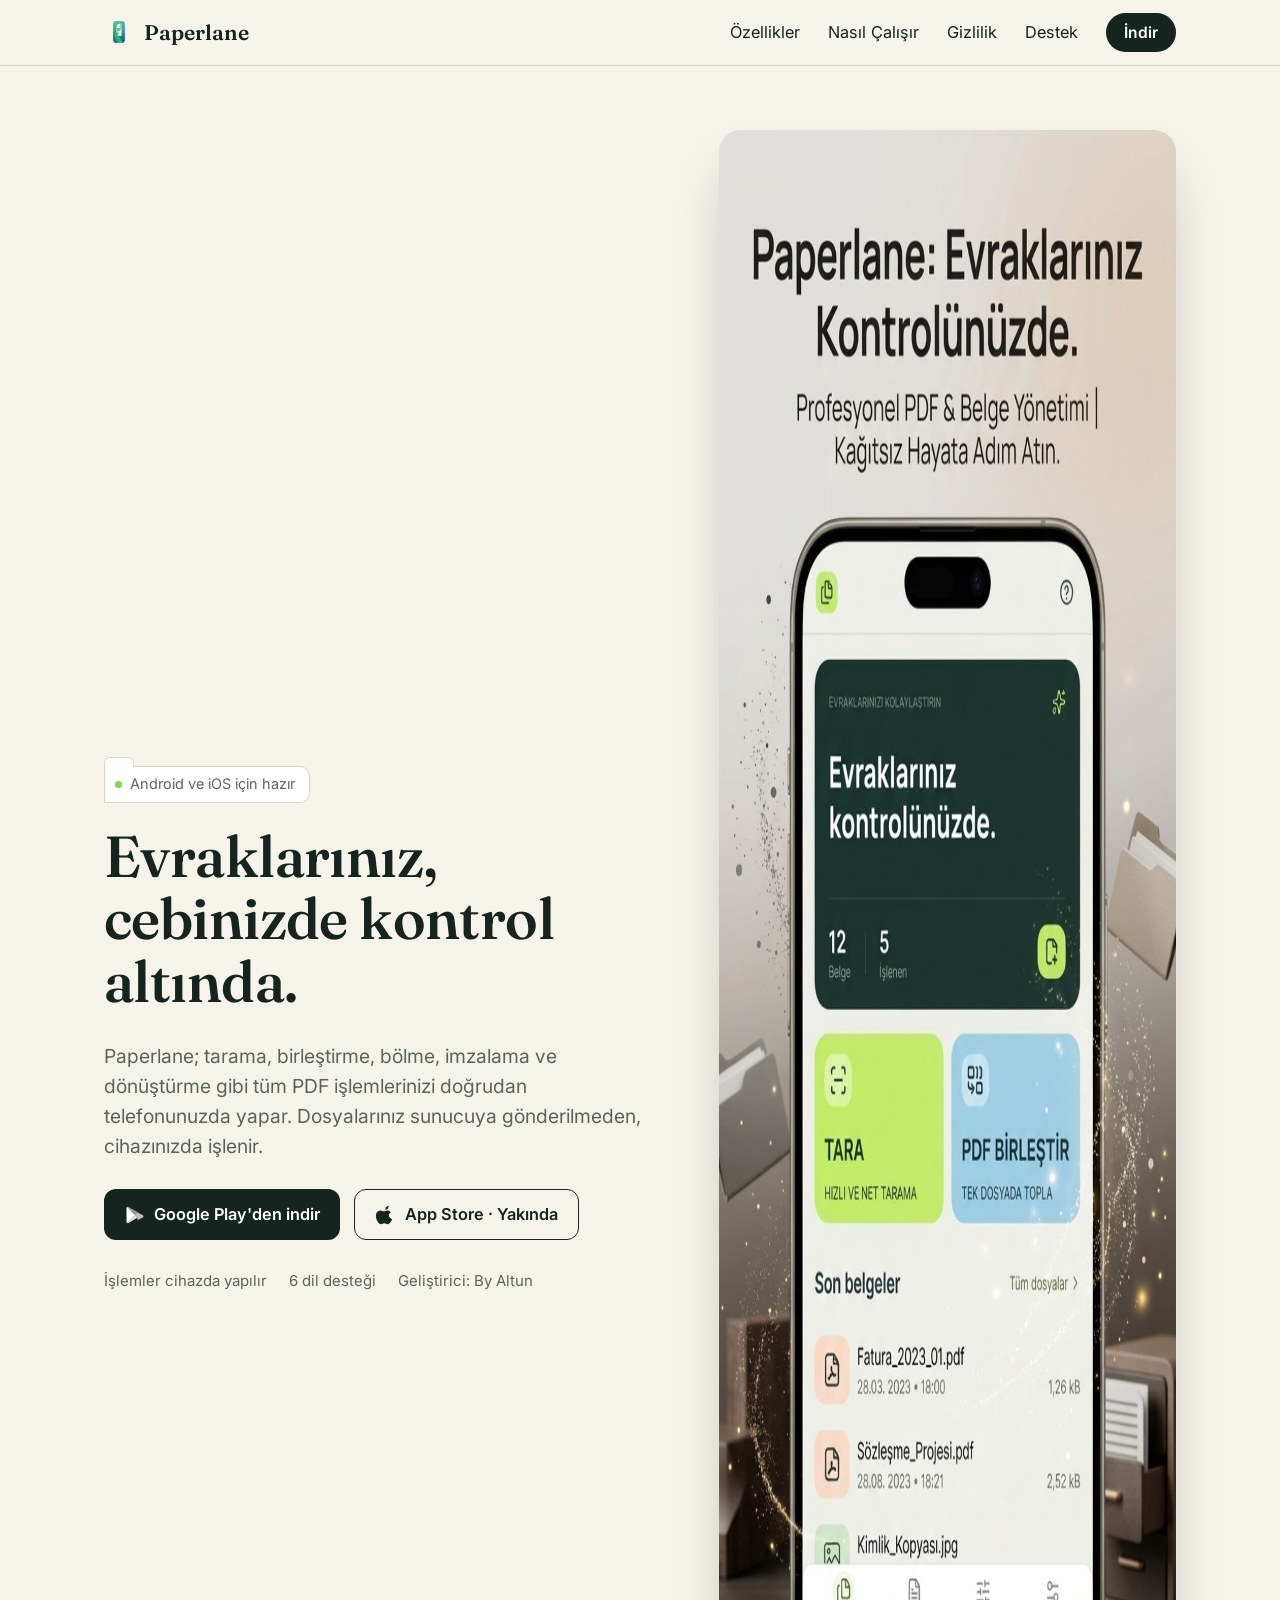
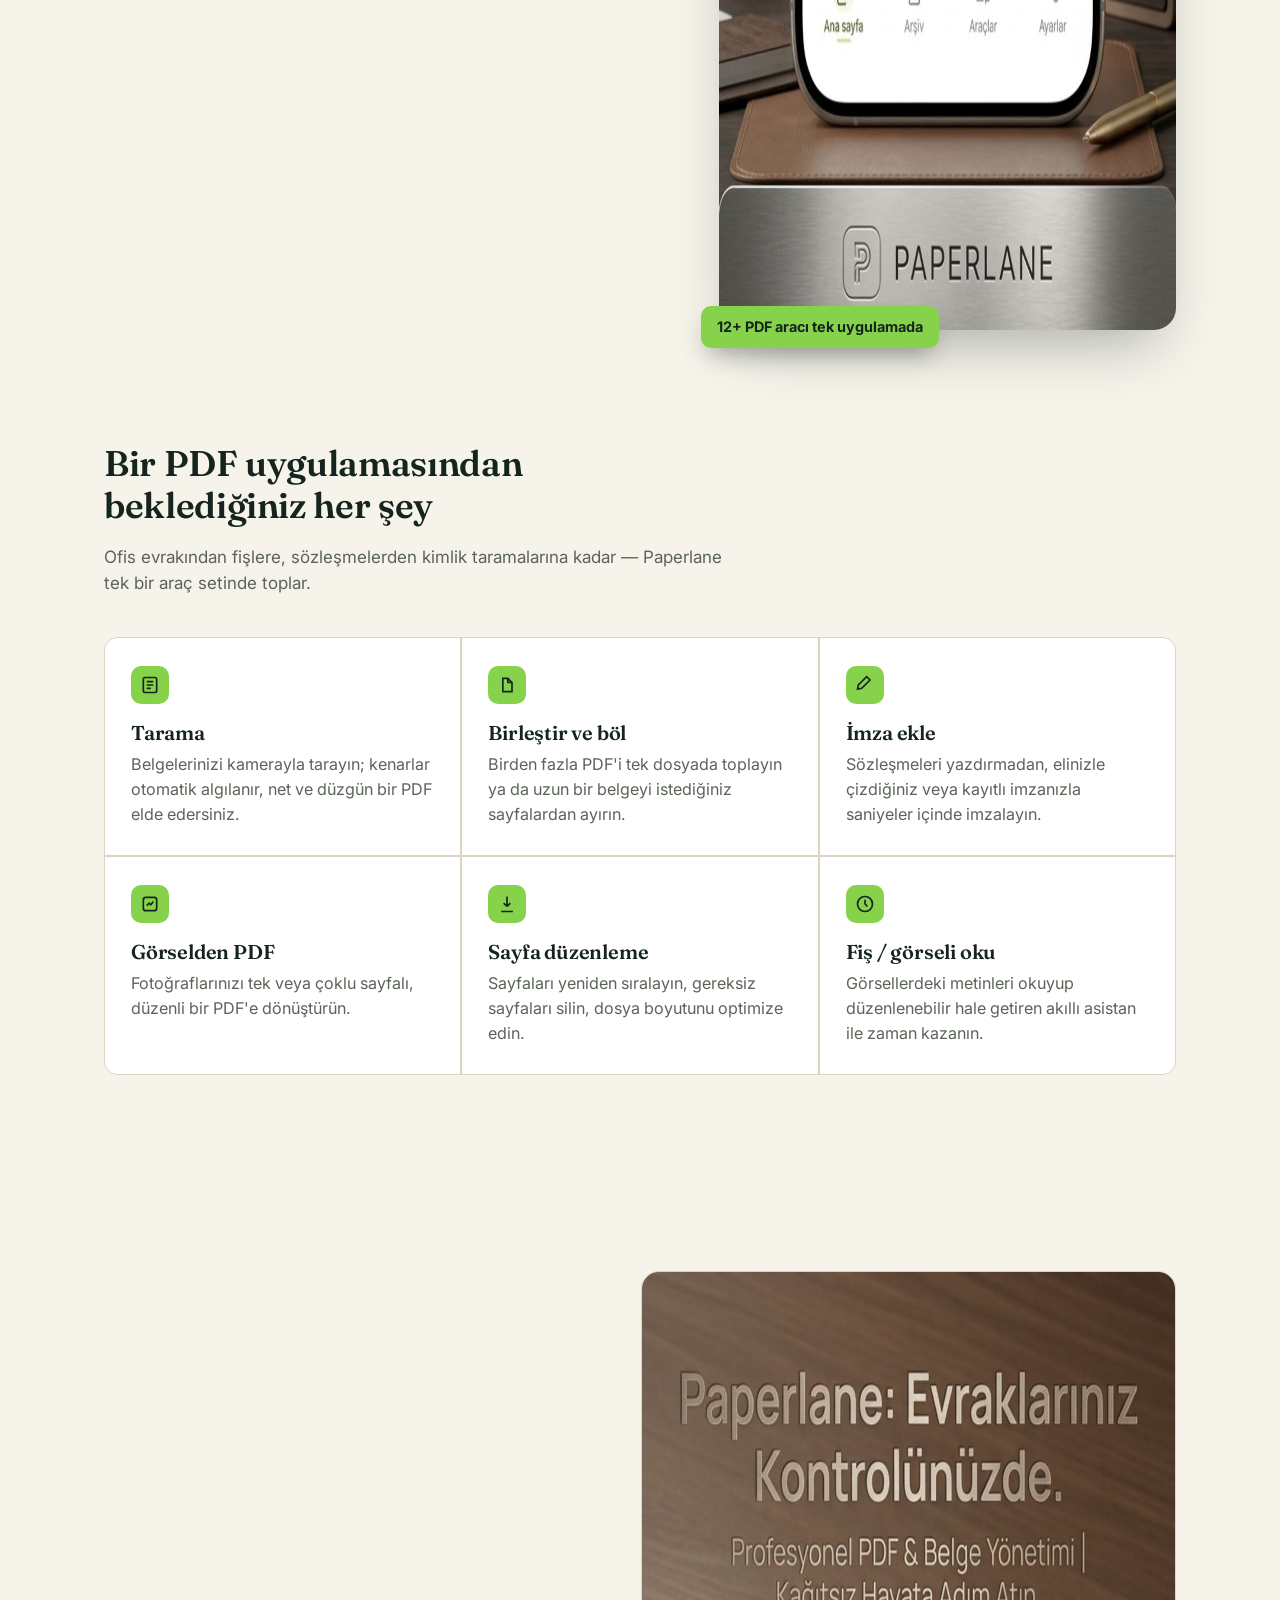
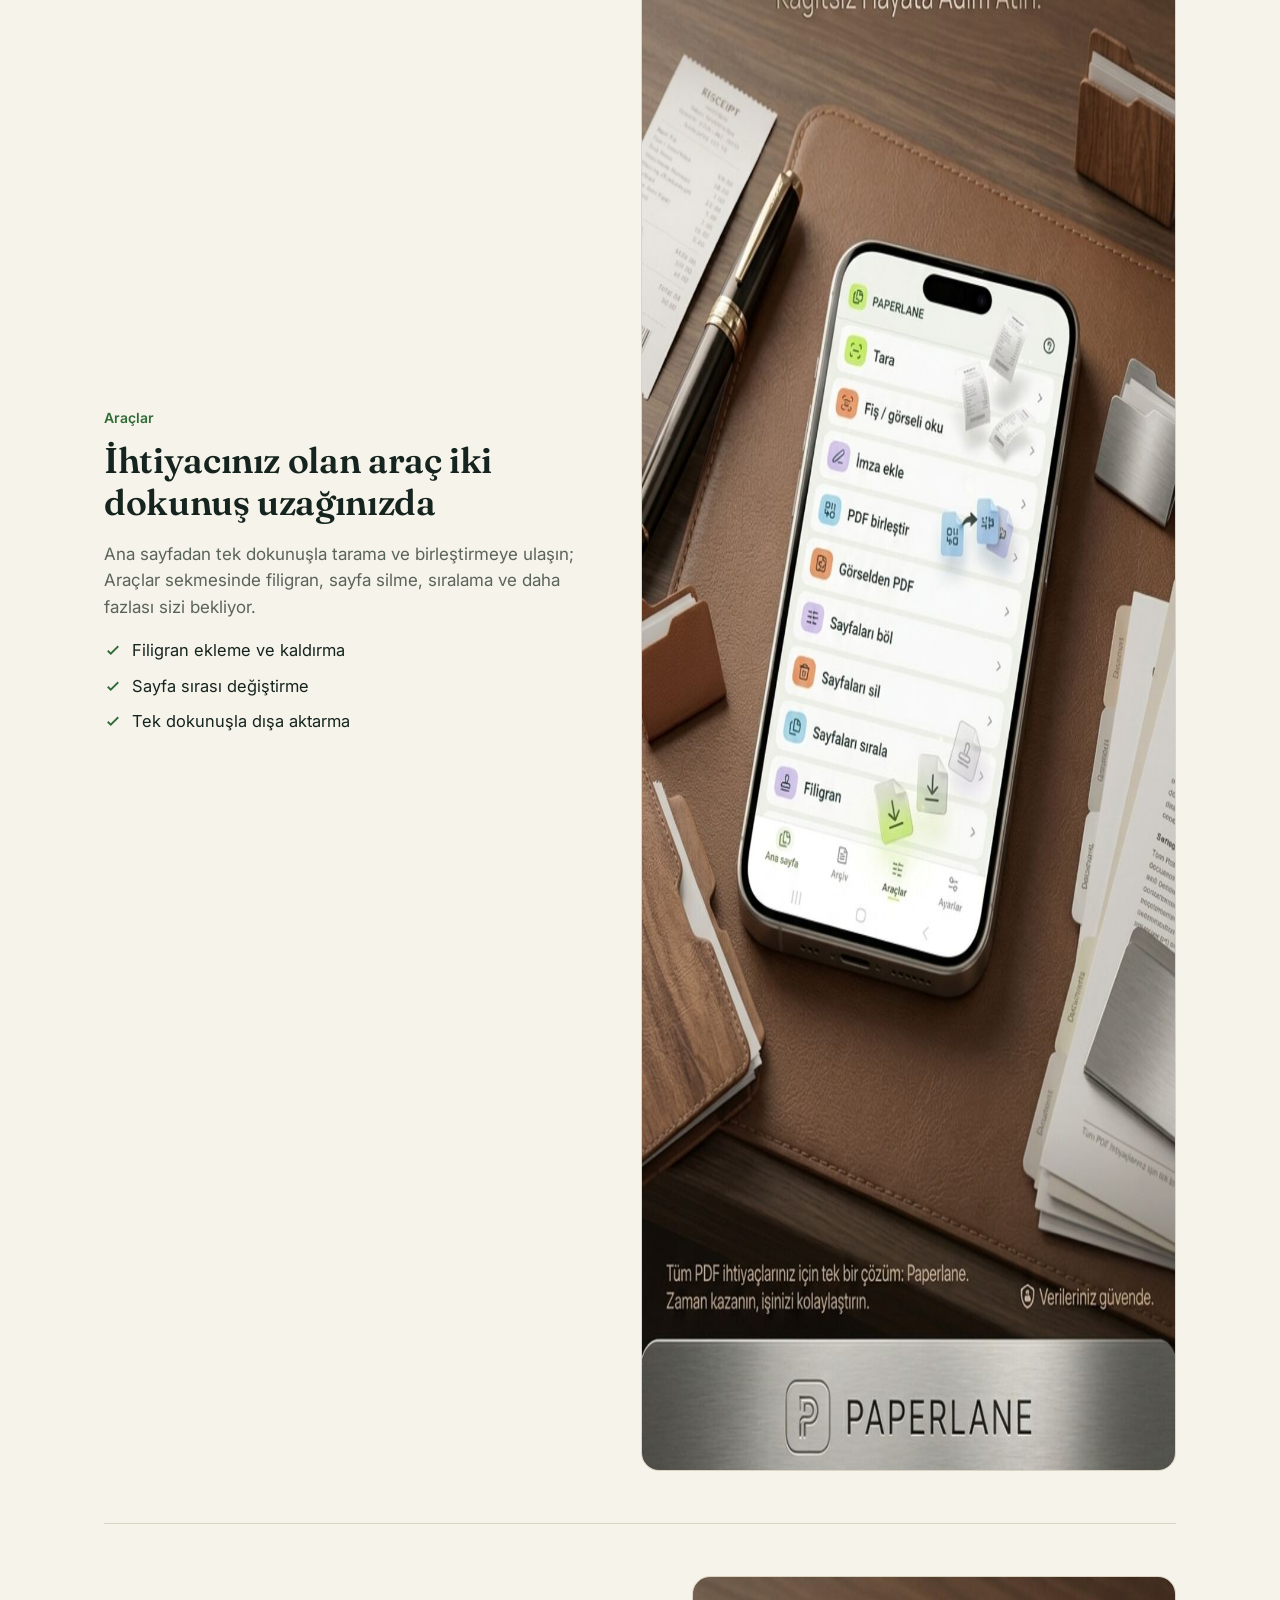
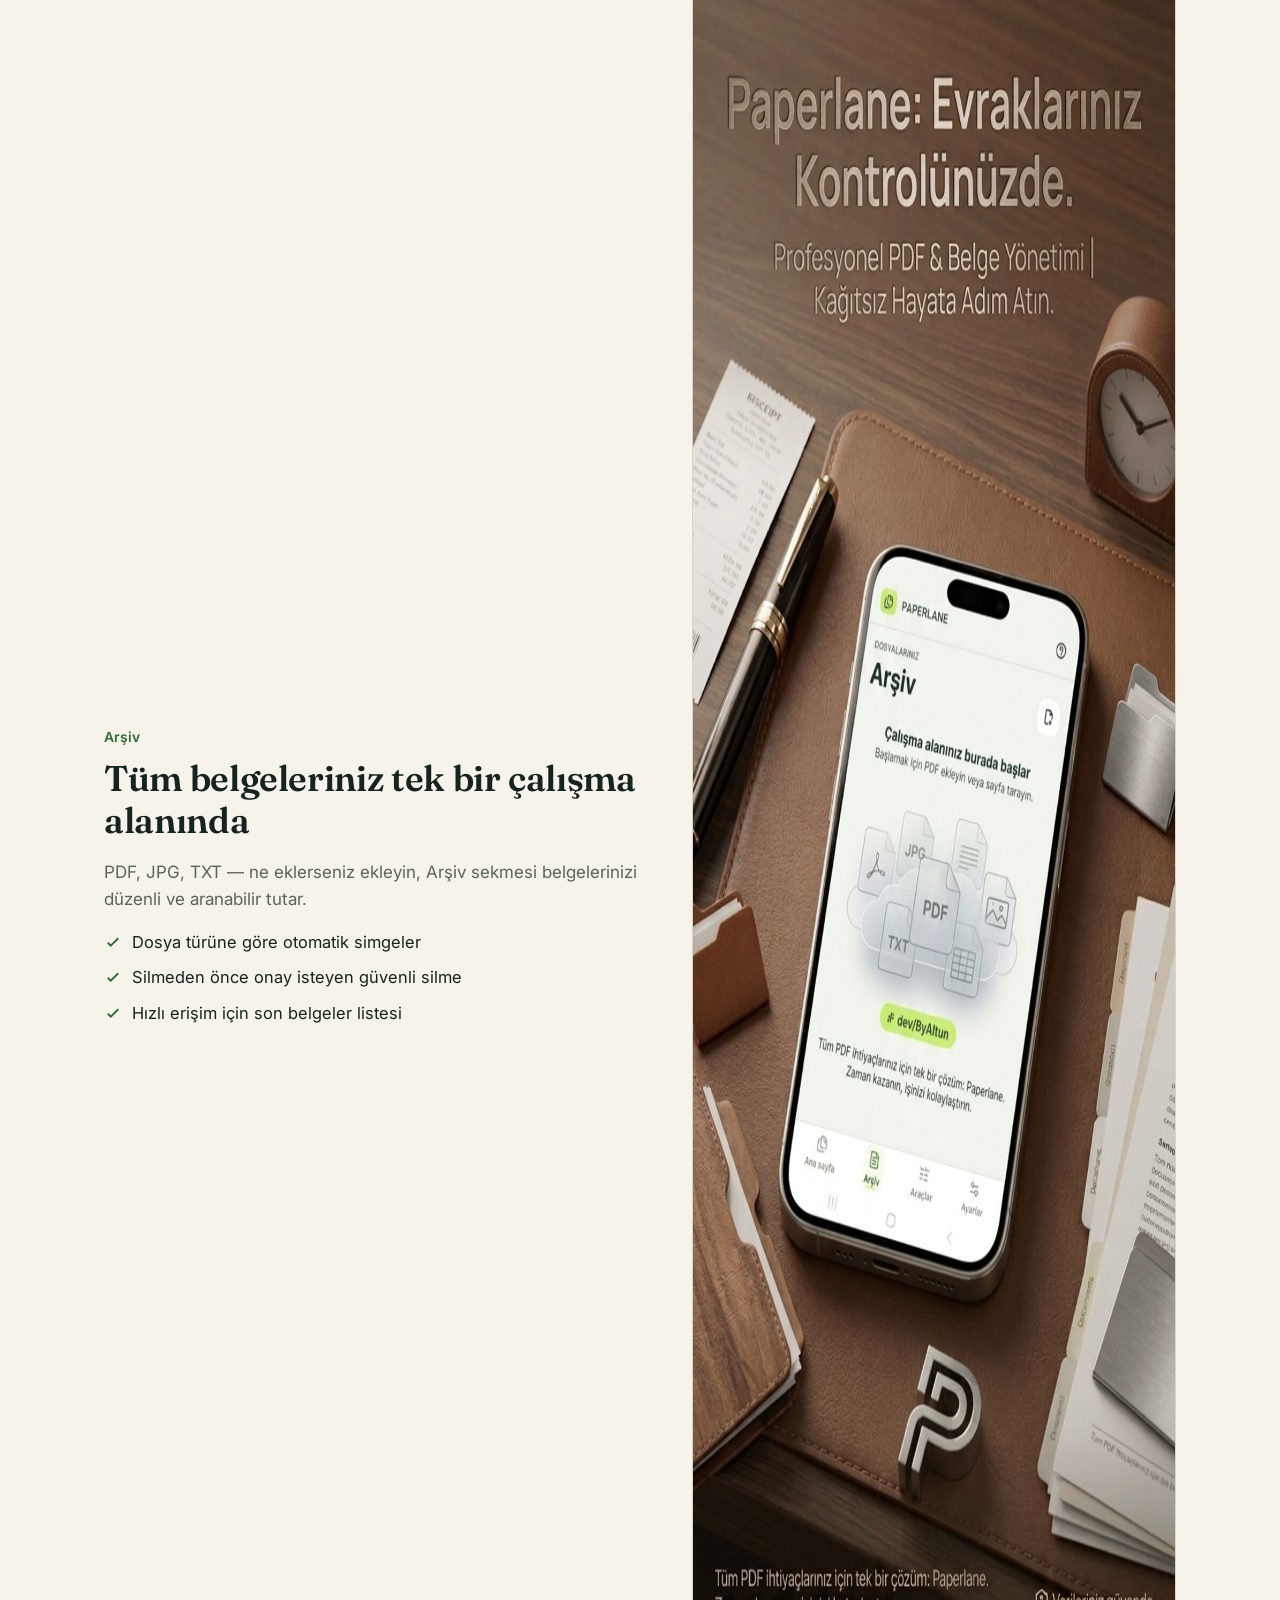
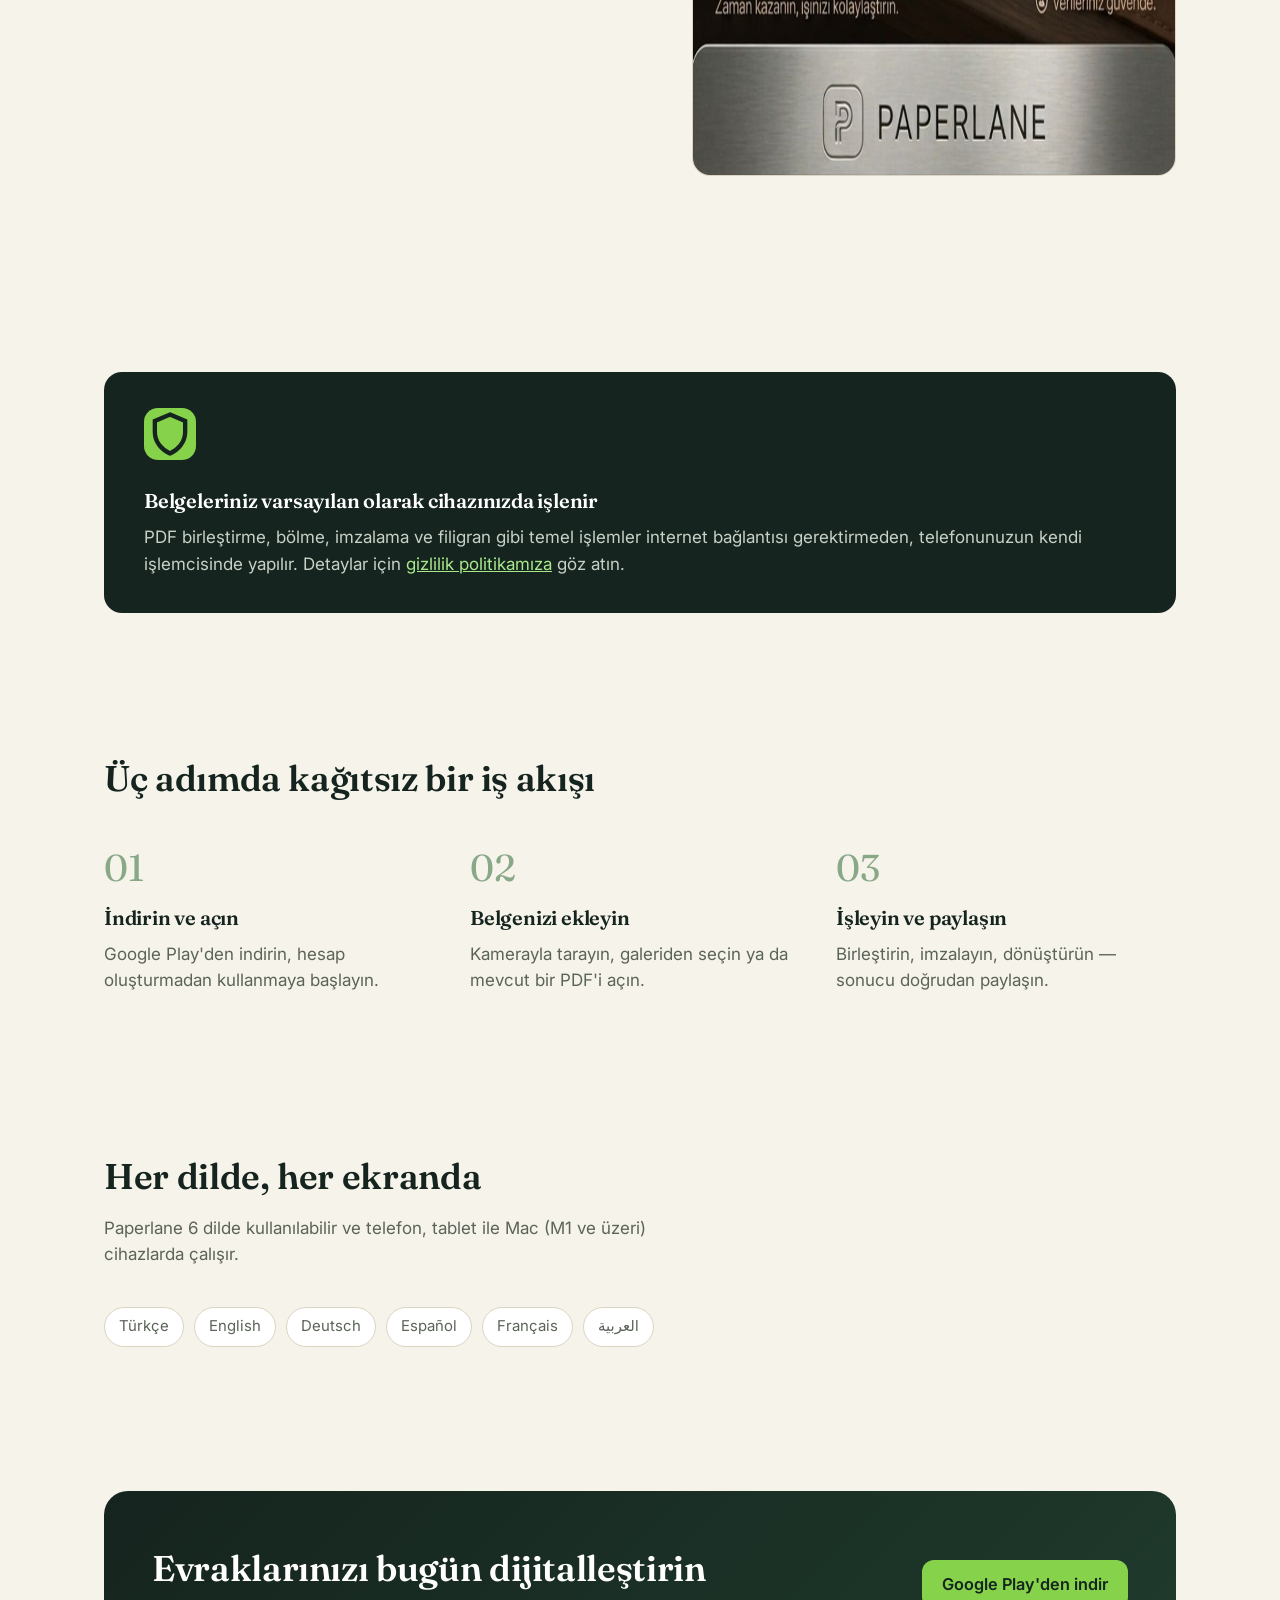
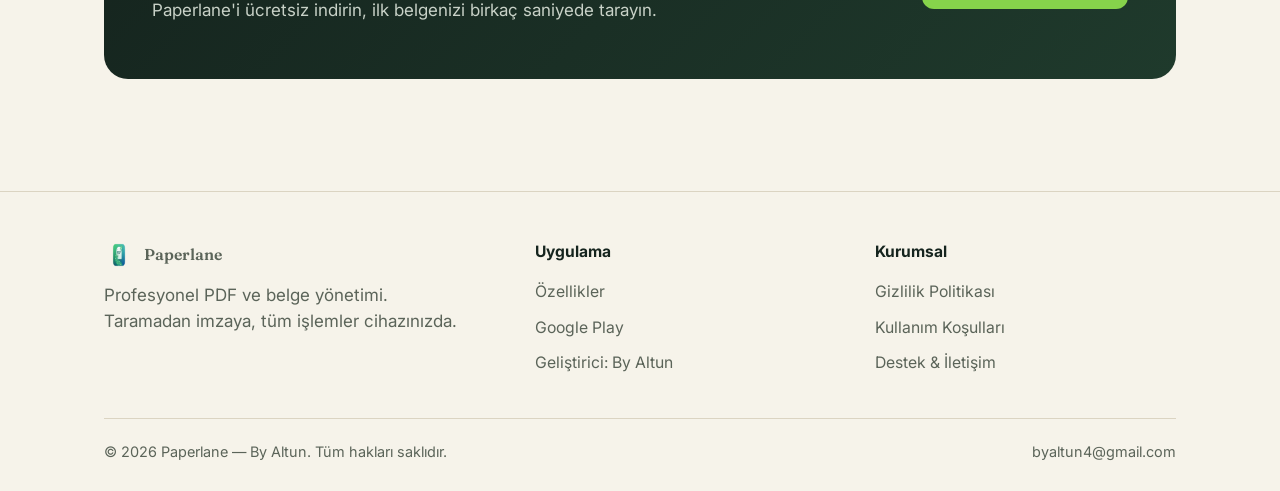
==== index.html @ a19a8f22 "Add files via upload" ====
<!doctype html>
<html lang="tr">
<head>
<meta charset="utf-8">
<meta name="viewport" content="width=device-width, initial-scale=1">
<title>Paperlane — Profesyonel PDF Uygulaması | Tara, Birleştir, İmzala, Dönüştür</title>
<meta name="description" content="Paperlane, PDF dosyalarınızı tarama, birleştirme, bölme, imzalama ve dönüştürme işlemlerini cihazınızda, internete göndermeden yapan profesyonel PDF uygulamasıdır. Android ve iOS için ücretsiz indirin.">
<link rel="canonical" href="https://www.paperlaneapp.com/">
<meta name="robots" content="index, follow">
<meta name="theme-color" content="#15241E">

<link rel="icon" href="assets/img/favicon-32.png" sizes="32x32">
<link rel="apple-touch-icon" href="assets/img/apple-touch-icon.png">
<link rel="manifest" href="site.webmanifest">

<meta property="og:type" content="website">
<meta property="og:site_name" content="Paperlane">
<meta property="og:title" content="Paperlane — Profesyonel PDF Uygulaması">
<meta property="og:description" content="Tara, birleştir, böl, imzala, filigranla ve dönüştür — tüm PDF işlemleriniz cihazınızda, gizlilik odaklı.">
<meta property="og:url" content="https://www.paperlaneapp.com/">
<meta property="og:image" content="https://www.paperlaneapp.com/assets/img/banner.jpg">
<meta property="og:locale" content="tr_TR">
<meta name="twitter:card" content="summary_large_image">
<meta name="twitter:title" content="Paperlane — Profesyonel PDF Uygulaması">
<meta name="twitter:description" content="Tara, birleştir, böl, imzala, filigranla ve dönüştür — tüm PDF işlemleriniz cihazınızda.">
<meta name="twitter:image" content="https://www.paperlaneapp.com/assets/img/banner.jpg">

<link rel="preconnect" href="https://fonts.googleapis.com">
<link rel="preconnect" href="https://fonts.gstatic.com" crossorigin>
<link href="https://fonts.googleapis.com/css2?family=Fraunces:wght@500;600;700&family=Inter:wght@400;500;600;700&display=swap" rel="stylesheet">
<link rel="stylesheet" href="assets/style.css">

<script type="application/ld+json">
{
  "@context": "https://schema.org",
  "@type": "MobileApplication",
  "name": "Paperlane",
  "applicationCategory": "Productivity",
  "operatingSystem": "Android, iOS",
  "url": "https://www.paperlaneapp.com/",
  "image": "https://www.paperlaneapp.com/assets/img/banner.jpg",
  "description": "Paperlane; PDF tarama, birleştirme, bölme, filigran, imza ve görselden PDF dönüştürme işlemlerini cihaz üzerinde yapan profesyonel bir PDF ve belge yönetimi uygulamasıdır.",
  "offers": { "@type": "Offer", "price": "0", "priceCurrency": "USD" },
  "downloadUrl": "https://play.google.com/store/apps/details?id=com.altun.paperlane",
  "author": { "@type": "Organization", "name": "By Altun" }
}
</script>
</head>
<body>
<a class="skip-link" href="#main">İçeriğe geç</a>

<header class="site">
  <nav class="nav" aria-label="Ana menü">
    <a class="brand" href="index.html">
      <img src="assets/img/icon-192.png" alt="" width="30" height="30">
      Paperlane
    </a>
    <button class="nav-toggle" aria-label="Menüyü aç" aria-expanded="false">
      <span></span><span></span><span></span>
    </button>
    <ul class="nav-links">
      <li><a href="#ozellikler">Özellikler</a></li>
      <li><a href="#nasil-calisir">Nasıl Çalışır</a></li>
      <li><a href="#gizlilik">Gizlilik</a></li>
      <li><a href="support.html">Destek</a></li>
      <li><a class="nav-cta" href="https://play.google.com/store/apps/details?id=com.altun.paperlane">İndir</a></li>
    </ul>
  </nav>
</header>

<main id="main">
  <section class="hero">
    <div class="wrap hero-grid">
      <div>
        <span class="eyebrow-tab"><span class="dot"></span>Android ve iOS için hazır</span>
        <h1>Evraklarınız, cebinizde kontrol altında.</h1>
        <p class="lead">Paperlane; tarama, birleştirme, bölme, imzalama ve dönüştürme gibi tüm PDF işlemlerinizi doğrudan telefonunuzda yapar. Dosyalarınız sunucuya gönderilmeden, cihazınızda işlenir.</p>
        <div class="btn-row">
          <a class="store-btn" href="https://play.google.com/store/apps/details?id=com.altun.paperlane" aria-label="Google Play'den indirin">
            <svg viewBox="0 0 24 24" fill="currentColor"><path d="M3.6 2.4c-.4.4-.6.9-.6 1.5v16.2c0 .6.2 1.1.6 1.5l.1.1L13 12.3v-.3L3.7 2.3l-.1.1z"/><path d="M16.1 15.4 13 12.3v-.6l3.1-3.1 6.6 3.8c.5.3.8.8.8 1.3s-.3 1-.8 1.3l-6.6 3.4z" opacity=".7"/><path d="M13 12 3.6 21.4c.4.4 1.1.5 1.7.2L16.1 15.4 13 12z" opacity=".85"/><path d="M13 12 3.6 2.6c.4-.4 1.1-.5 1.7-.2l10.8 6-3.1 3.6z" opacity=".55"/></svg>
            Google Play'den indir
          </a>
          <span class="store-btn secondary" aria-disabled="true" title="Yakında App Store'da">
            <svg viewBox="0 0 24 24" fill="currentColor"><path d="M16.5 1c.1 1.2-.4 2.4-1.1 3.2-.7.8-1.9 1.5-3 1.4-.1-1.1.5-2.3 1.2-3.1.8-.8 2-1.4 2.9-1.5zM20.7 17c-.5 1.2-.8 1.8-1.5 2.8-1 1.4-2.3 3.2-4 3.2-1.5 0-1.9-1-3.9-1s-2.5 1-4 1c-1.7 0-3-1.6-4-3-2.6-3.8-2.9-8.3-1.3-10.7 1.1-1.7 2.9-2.7 4.6-2.7 1.7 0 2.8 1 4.2 1s2.2-1 4.2-1c1.4 0 3 .8 4 2.1-3.5 1.9-2.9 6.9 1.7 8.3z"/></svg>
            App Store · Yakında
          </span>
        </div>
        <div class="trust-row">
          <span class="item">İşlemler cihazda yapılır</span>
          <span class="item">6 dil desteği</span>
          <span class="item">Geliştirici: By Altun</span>
        </div>
      </div>
      <div class="hero-art">
        <img src="assets/img/home.jpg" width="900" height="1800" alt="Paperlane ana ekranı: belgeleriniz, tarama ve PDF birleştirme kısayolları" loading="eager">
        <span class="ribbon">12+ PDF aracı tek uygulamada</span>
      </div>
    </div>
  </section>

  <section id="ozellikler">
    <div class="wrap">
      <div class="section-head">
        <h2>Bir PDF uygulamasından beklediğiniz her şey</h2>
        <p class="muted">Ofis evrakından fişlere, sözleşmelerden kimlik taramalarına kadar — Paperlane tek bir araç setinde toplar.</p>
      </div>
      <div class="feature-grid">
        <article class="feature">
          <div class="ic"><svg viewBox="0 0 24 24" fill="none" stroke="currentColor" stroke-width="2"><rect x="4" y="3" width="16" height="18" rx="2"/><path d="M8 8h8M8 12h8M8 16h5"/></svg></div>
          <h3>Tarama</h3>
          <p>Belgelerinizi kamerayla tarayın; kenarlar otomatik algılanır, net ve düzgün bir PDF elde edersiniz.</p>
        </article>
        <article class="feature">
          <div class="ic"><svg viewBox="0 0 24 24" fill="none" stroke="currentColor" stroke-width="2"><path d="M7 4h6l5 5v11H7z"/><path d="M13 4v5h5"/></svg></div>
          <h3>Birleştir ve böl</h3>
          <p>Birden fazla PDF'i tek dosyada toplayın ya da uzun bir belgeyi istediğiniz sayfalardan ayırın.</p>
        </article>
        <article class="feature">
          <div class="ic"><svg viewBox="0 0 24 24" fill="none" stroke="currentColor" stroke-width="2"><path d="M3 17l5-1 10-10-4-4L4 12l-1 5z"/></svg></div>
          <h3>İmza ekle</h3>
          <p>Sözleşmeleri yazdırmadan, elinizle çizdiğiniz veya kayıtlı imzanızla saniyeler içinde imzalayın.</p>
        </article>
        <article class="feature">
          <div class="ic"><svg viewBox="0 0 24 24" fill="none" stroke="currentColor" stroke-width="2"><rect x="4" y="4" width="16" height="16" rx="3"/><path d="M8 14l3-3 2 2 3-4"/></svg></div>
          <h3>Görselden PDF</h3>
          <p>Fotoğraflarınızı tek veya çoklu sayfalı, düzenli bir PDF'e dönüştürün.</p>
        </article>
        <article class="feature">
          <div class="ic"><svg viewBox="0 0 24 24" fill="none" stroke="currentColor" stroke-width="2"><path d="M12 3v12m0 0l4-4m-4 4l-4-4M5 21h14"/></svg></div>
          <h3>Sayfa düzenleme</h3>
          <p>Sayfaları yeniden sıralayın, gereksiz sayfaları silin, dosya boyutunu optimize edin.</p>
        </article>
        <article class="feature">
          <div class="ic"><svg viewBox="0 0 24 24" fill="none" stroke="currentColor" stroke-width="2"><circle cx="12" cy="12" r="9"/><path d="M12 7v5l3 3"/></svg></div>
          <h3>Fiş / görseli oku</h3>
          <p>Görsellerdeki metinleri okuyup düzenlenebilir hale getiren akıllı asistan ile zaman kazanın.</p>
        </article>
      </div>
    </div>
  </section>

  <section id="nasil-calisir">
    <div class="wrap">
      <div class="showcase">
        <div class="showcase-copy">
          <span class="tag">Araçlar</span>
          <h2>İhtiyacınız olan araç iki dokunuş uzağınızda</h2>
          <p class="muted">Ana sayfadan tek dokunuşla tarama ve birleştirmeye ulaşın; Araçlar sekmesinde filigran, sayfa silme, sıralama ve daha fazlası sizi bekliyor.</p>
          <ul class="chiplist">
            <li><svg viewBox="0 0 24 24" fill="none" stroke="currentColor" stroke-width="2.4"><path d="M5 13l4 4L19 7"/></svg> Filigran ekleme ve kaldırma</li>
            <li><svg viewBox="0 0 24 24" fill="none" stroke="currentColor" stroke-width="2.4"><path d="M5 13l4 4L19 7"/></svg> Sayfa sırası değiştirme</li>
            <li><svg viewBox="0 0 24 24" fill="none" stroke="currentColor" stroke-width="2.4"><path d="M5 13l4 4L19 7"/></svg> Tek dokunuşla dışa aktarma</li>
          </ul>
        </div>
        <div class="showcase-art"><img src="assets/img/tools.jpg" width="900" height="1800" alt="Paperlane Araçlar ekranı: filigran, PDF birleştir, sayfaları sil" loading="lazy"></div>
      </div>

      <hr class="divider">

      <div class="showcase rev">
        <div class="showcase-copy">
          <span class="tag">Arşiv</span>
          <h2>Tüm belgeleriniz tek bir çalışma alanında</h2>
          <p class="muted">PDF, JPG, TXT — ne eklerseniz ekleyin, Arşiv sekmesi belgelerinizi düzenli ve aranabilir tutar.</p>
          <ul class="chiplist">
            <li><svg viewBox="0 0 24 24" fill="none" stroke="currentColor" stroke-width="2.4"><path d="M5 13l4 4L19 7"/></svg> Dosya türüne göre otomatik simgeler</li>
            <li><svg viewBox="0 0 24 24" fill="none" stroke="currentColor" stroke-width="2.4"><path d="M5 13l4 4L19 7"/></svg> Silmeden önce onay isteyen güvenli silme</li>
            <li><svg viewBox="0 0 24 24" fill="none" stroke="currentColor" stroke-width="2.4"><path d="M5 13l4 4L19 7"/></svg> Hızlı erişim için son belgeler listesi</li>
          </ul>
        </div>
        <div class="showcase-art"><img src="assets/img/archive.jpg" width="900" height="1800" alt="Paperlane Arşiv ekranı: PDF, JPG ve TXT dosyalarınız tek yerde" loading="lazy"></div>
      </div>
    </div>
  </section>

  <section id="gizlilik">
    <div class="wrap">
      <div class="privacy-banner">
        <div class="pb-ic"><svg viewBox="0 0 24 24" fill="none" stroke="#15241E" stroke-width="2"><path d="M12 3l7 3v5c0 5-3.4 8.4-7 10-3.6-1.6-7-5-7-10V6l7-3z"/></svg></div>
        <div>
          <h3>Belgeleriniz varsayılan olarak cihazınızda işlenir</h3>
          <p>PDF birleştirme, bölme, imzalama ve filigran gibi temel işlemler internet bağlantısı gerektirmeden, telefonunuzun kendi işlemcisinde yapılır. Detaylar için <a href="privacy.html" style="color:#A9E98C">gizlilik politikamıza</a> göz atın.</p>
        </div>
      </div>
    </div>
  </section>

  <section>
    <div class="wrap">
      <div class="section-head">
        <h2>Üç adımda kağıtsız bir iş akışı</h2>
      </div>
      <div class="steps">
        <div class="step"><div class="num">01</div><h3>İndirin ve açın</h3><p class="muted">Google Play'den indirin, hesap oluşturmadan kullanmaya başlayın.</p></div>
        <div class="step"><div class="num">02</div><h3>Belgenizi ekleyin</h3><p class="muted">Kamerayla tarayın, galeriden seçin ya da mevcut bir PDF'i açın.</p></div>
        <div class="step"><div class="num">03</div><h3>İşleyin ve paylaşın</h3><p class="muted">Birleştirin, imzalayın, dönüştürün — sonucu doğrudan paylaşın.</p></div>
      </div>
    </div>
  </section>

  <section>
    <div class="wrap">
      <div class="section-head">
        <h2>Her dilde, her ekranda</h2>
        <p class="muted">Paperlane 6 dilde kullanılabilir ve telefon, tablet ile Mac (M1 ve üzeri) cihazlarda çalışır.</p>
      </div>
      <div class="lang-row">
        <span>Türkçe</span><span>English</span><span>Deutsch</span><span>Español</span><span>Français</span><span>العربية</span>
      </div>
    </div>
  </section>

  <section>
    <div class="wrap">
      <div class="cta-band">
        <div>
          <h2>Evraklarınızı bugün dijitalleştirin</h2>
          <p>Paperlane'i ücretsiz indirin, ilk belgenizi birkaç saniyede tarayın.</p>
        </div>
        <a class="store-btn" style="background:var(--accent);color:var(--ink)" href="https://play.google.com/store/apps/details?id=com.altun.paperlane">Google Play'den indir</a>
      </div>
    </div>
  </section>
</main>

<footer class="site">
  <div class="wrap">
    <div class="foot-grid">
      <div>
        <a class="brand" href="index.html" style="margin-bottom:12px"><img src="assets/img/icon-192.png" alt="" width="28" height="28">Paperlane</a>
        <p class="muted" style="max-width:34ch">Profesyonel PDF ve belge yönetimi. Taramadan imzaya, tüm işlemler cihazınızda.</p>
      </div>
      <div>
        <h4>Uygulama</h4>
        <ul>
          <li><a href="#ozellikler">Özellikler</a></li>
          <li><a href="https://play.google.com/store/apps/details?id=com.altun.paperlane">Google Play</a></li>
          <li><a href="https://play.google.com/store/apps/developer?id=By+Altun">Geliştirici: By Altun</a></li>
        </ul>
      </div>
      <div>
        <h4>Kurumsal</h4>
        <ul>
          <li><a href="privacy.html">Gizlilik Politikası</a></li>
          <li><a href="terms.html">Kullanım Koşulları</a></li>
          <li><a href="support.html">Destek &amp; İletişim</a></li>
        </ul>
      </div>
    </div>
    <div class="foot-bottom">
      <p>© <span class="year">2026</span> Paperlane — By Altun. Tüm hakları saklıdır.</p>
      <p>byaltun4@gmail.com</p>
    </div>
  </div>
</footer>

<script src="assets/script.js"></script>
</body>
</html>
---- assets/style.css ----
/* Paperlane — site stylesheet */
:root{
  --ink:#15241E;
  --paper:#F6F3EA;
  --paper-raised:#FFFFFF;
  --accent:#86D34B;
  --accent-deep:#2F6B37;
  --line:#DBD4C2;
  --muted:#5B6459;
  --radius:14px;
  --maxw:1120px;
  font-size:17px;
}
*{box-sizing:border-box}
html{scroll-behavior:smooth}
body{
  margin:0;
  background:var(--paper);
  color:var(--ink);
  font-family:'Inter',system-ui,-apple-system,Segoe UI,Roboto,sans-serif;
  line-height:1.55;
  -webkit-font-smoothing:antialiased;
}
h1,h2,h3{
  font-family:'Fraunces',Georgia,serif;
  font-weight:600;
  letter-spacing:-0.01em;
  margin:0 0 .5em;
  color:var(--ink);
}
h1{font-size:clamp(2.1rem,4.8vw,3.4rem);line-height:1.08;font-weight:560}
h2{font-size:clamp(1.5rem,3vw,2.1rem);line-height:1.18}
h3{font-size:1.18rem;line-height:1.3}
p{margin:0 0 1em;color:var(--ink)}
a{color:var(--accent-deep)}
.muted{color:var(--muted)}
img{max-width:100%;display:block}
.wrap{max-width:var(--maxw);margin:0 auto;padding:0 24px}

/* skip link */
.skip-link{position:absolute;left:-999px;top:0;background:var(--ink);color:#fff;padding:10px 16px;border-radius:0 0 8px 0;z-index:200}
.skip-link:focus{left:0}

/* header */
header.site{position:sticky;top:0;z-index:50;background:rgba(246,243,234,.92);backdrop-filter:blur(8px);border-bottom:1px solid var(--line)}
.nav{display:flex;align-items:center;justify-content:space-between;padding:16px 24px;max-width:var(--maxw);margin:0 auto}
.brand{display:flex;align-items:center;gap:10px;font-family:'Fraunces',serif;font-weight:600;font-size:1.25rem;color:var(--ink);text-decoration:none}
.brand img{width:30px;height:30px;border-radius:8px}
.nav-links{display:flex;gap:28px;align-items:center;list-style:none;margin:0;padding:0}
.nav-links a{color:var(--ink);text-decoration:none;font-size:.96rem}
.nav-links a:hover{color:var(--accent-deep)}
.nav-cta{background:var(--ink);color:#fff !important;padding:10px 18px;border-radius:999px;font-weight:600;font-size:.92rem !important}
.nav-toggle{display:none;background:none;border:0;cursor:pointer;padding:6px}
.nav-toggle span{display:block;width:22px;height:2px;background:var(--ink);margin:5px 0}

/* hero */
.hero{padding:64px 0 40px}
.hero-grid{display:grid;grid-template-columns:1.1fr .9fr;gap:56px;align-items:center}
.eyebrow-tab{display:inline-flex;align-items:center;gap:8px;background:var(--paper-raised);border:1px solid var(--line);padding:6px 14px 6px 10px;border-radius:0 10px 10px 0;font-size:.85rem;color:var(--muted);margin-bottom:22px;position:relative}
.eyebrow-tab::before{content:"";position:absolute;left:-1px;top:-10px;width:28px;height:10px;background:var(--paper-raised);border:1px solid var(--line);border-bottom:none;border-radius:6px 6px 0 0}
.dot{width:7px;height:7px;border-radius:50%;background:var(--accent)}
.hero p.lead{font-size:1.14rem;color:var(--muted);max-width:46ch}
.btn-row{display:flex;gap:14px;flex-wrap:wrap;margin-top:28px}
.store-btn{display:inline-flex;align-items:center;gap:10px;background:var(--ink);color:#fff;padding:12px 20px;border-radius:12px;text-decoration:none;font-weight:600;font-size:.96rem;transition:transform .15s ease}
.store-btn:hover{transform:translateY(-2px)}
.store-btn.secondary{background:transparent;color:var(--ink);border:1.5px solid var(--ink)}
.store-btn svg{width:20px;height:20px;flex:none}
.trust-row{display:flex;gap:22px;margin-top:30px;flex-wrap:wrap}
.trust-row .item{display:flex;align-items:center;gap:8px;font-size:.88rem;color:var(--muted)}
.hero-art{position:relative}
.hero-art img{border-radius:22px;box-shadow:0 30px 60px -20px rgba(21,36,30,.35)}
.hero-art .ribbon{position:absolute;bottom:-18px;left:-18px;background:var(--accent);color:var(--ink);font-weight:700;font-size:.85rem;padding:10px 16px;border-radius:10px;box-shadow:0 12px 24px -8px rgba(21,36,30,.4)}

/* sections */
section{padding:72px 0}
.section-head{max-width:620px;margin-bottom:40px}
.divider{height:1px;background:var(--line);border:0;margin:0}

/* feature grid */
.feature-grid{display:grid;grid-template-columns:repeat(3,1fr);gap:2px;background:var(--line);border:1px solid var(--line);border-radius:var(--radius);overflow:hidden}
.feature{background:var(--paper-raised);padding:28px 26px}
.feature .ic{width:38px;height:38px;border-radius:10px;background:var(--accent);display:flex;align-items:center;justify-content:center;margin-bottom:16px;color:var(--ink)}
.feature .ic svg{width:20px;height:20px}
.feature h3{margin-bottom:6px}
.feature p{color:var(--muted);font-size:.95rem;margin:0}

/* showcase alternating */
.showcase{display:grid;grid-template-columns:.95fr 1.05fr;gap:52px;align-items:center;padding:52px 0}
.showcase.rev{grid-template-columns:1.05fr .95fr}
.showcase.rev .showcase-art{order:2}
.showcase-art img{border-radius:18px;border:1px solid var(--line)}
.showcase-copy .tag{font-size:.82rem;color:var(--accent-deep);font-weight:600;margin-bottom:10px;display:block}
.chiplist{list-style:none;padding:0;margin:18px 0 0;display:flex;flex-direction:column;gap:10px}
.chiplist li{display:flex;gap:10px;align-items:flex-start;color:var(--ink);font-size:.97rem}
.chiplist li svg{flex:none;width:18px;height:18px;margin-top:3px;color:var(--accent-deep)}

/* privacy local banner */
.privacy-banner{background:var(--ink);color:#EFEADC;border-radius:18px;padding:36px 40px;display:flex;align-items:center;gap:28px;flex-wrap:wrap}
.privacy-banner h3{color:#fff}
.privacy-banner p{color:#C8D1C7;margin:0}
.privacy-banner .pb-ic{width:52px;height:52px;background:var(--accent);border-radius:14px;display:flex;align-items:center;justify-content:center;flex:none}

/* steps */
.steps{counter-reset:step;display:grid;grid-template-columns:repeat(3,1fr);gap:26px}
.step{position:relative;padding-left:0}
.step .num{font-family:'Fraunces',serif;font-size:2.2rem;color:var(--accent-deep);opacity:.55;margin-bottom:8px}

/* languages */
.lang-row{display:flex;flex-wrap:wrap;gap:10px}
.lang-row span{background:var(--paper-raised);border:1px solid var(--line);padding:7px 14px;border-radius:999px;font-size:.88rem;color:var(--muted)}

/* CTA band */
.cta-band{background:linear-gradient(135deg,var(--ink),#1F3A2C);border-radius:24px;padding:56px 48px;color:#fff;text-align:left;display:flex;justify-content:space-between;align-items:center;gap:30px;flex-wrap:wrap}
.cta-band h2{color:#fff;margin-bottom:8px}
.cta-band p{color:#C8D1C7;margin:0}

/* footer */
footer.site{border-top:1px solid var(--line);padding:48px 0 28px;margin-top:40px}
.foot-grid{display:grid;grid-template-columns:1.3fr 1fr 1fr;gap:40px}
.foot-grid h4{font-size:.92rem;margin:0 0 14px;color:var(--ink)}
.foot-grid ul{list-style:none;padding:0;margin:0;display:flex;flex-direction:column;gap:9px}
.foot-grid a{color:var(--muted);text-decoration:none;font-size:.93rem}
.foot-grid a:hover{color:var(--accent-deep)}
.foot-bottom{display:flex;justify-content:space-between;align-items:center;margin-top:42px;padding-top:22px;border-top:1px solid var(--line);flex-wrap:wrap;gap:12px}
.foot-bottom p{margin:0;font-size:.85rem;color:var(--muted)}

/* legal pages */
.legal main{padding:56px 0 80px}
.legal h1{margin-bottom:6px}
.legal .updated{color:var(--muted);font-size:.9rem;margin-bottom:40px}
.legal h2{font-size:1.3rem;margin-top:2.2em}
.legal ul{padding-left:1.2em}
.legal li{margin-bottom:.4em}
.legal .toc{background:var(--paper-raised);border:1px solid var(--line);border-radius:var(--radius);padding:22px 26px;margin-bottom:40px}
.legal .toc h2{margin-top:0;font-size:1rem;font-family:'Inter';font-weight:700}
.legal .toc ol{margin:0;padding-left:1.2em;columns:2;gap:24px}
.legal .toc a{color:var(--ink);text-decoration:none;font-size:.93rem}
.legal .toc a:hover{color:var(--accent-deep)}

/* contact */
.contact-card{background:var(--paper-raised);border:1px solid var(--line);border-radius:var(--radius);padding:36px}
.contact-row{display:flex;align-items:center;gap:16px;padding:16px 0;border-bottom:1px solid var(--line)}
.contact-row:last-child{border-bottom:none}
.contact-row .ic{width:42px;height:42px;border-radius:10px;background:var(--paper);display:flex;align-items:center;justify-content:center;flex:none;color:var(--accent-deep)}
.faq details{border-bottom:1px solid var(--line);padding:16px 0}
.faq summary{cursor:pointer;font-weight:600;list-style:none;display:flex;justify-content:space-between;align-items:center}
.faq summary::-webkit-details-marker{display:none}
.faq summary::after{content:"+";font-size:1.3rem;color:var(--muted);font-weight:400}
.faq details[open] summary::after{content:"–"}
.faq p{margin-top:10px;color:var(--muted)}

@media (max-width:880px){
  .hero-grid{grid-template-columns:1fr}
  .hero-art{order:-1}
  .feature-grid{grid-template-columns:1fr 1fr}
  .showcase,.showcase.rev{grid-template-columns:1fr}
  .showcase-art{order:-1!important}
  .steps{grid-template-columns:1fr}
  .foot-grid{grid-template-columns:1fr 1fr}
  .legal .toc ol{columns:1}
}
@media (max-width:640px){
  .nav-links{position:fixed;inset:64px 0 0 0;background:var(--paper);flex-direction:column;padding:28px 24px;gap:18px;transform:translateY(-110%);transition:transform .25s ease;border-top:1px solid var(--line)}
  .nav-links.open{transform:translateY(0)}
  .nav-toggle{display:block}
  .feature-grid{grid-template-columns:1fr}
  .foot-grid{grid-template-columns:1fr}
  .cta-band{text-align:center;justify-content:center;flex-direction:column}
  .privacy-banner{flex-direction:column;text-align:center}
}
@media (prefers-reduced-motion:reduce){*{animation:none!important;transition:none!important}}
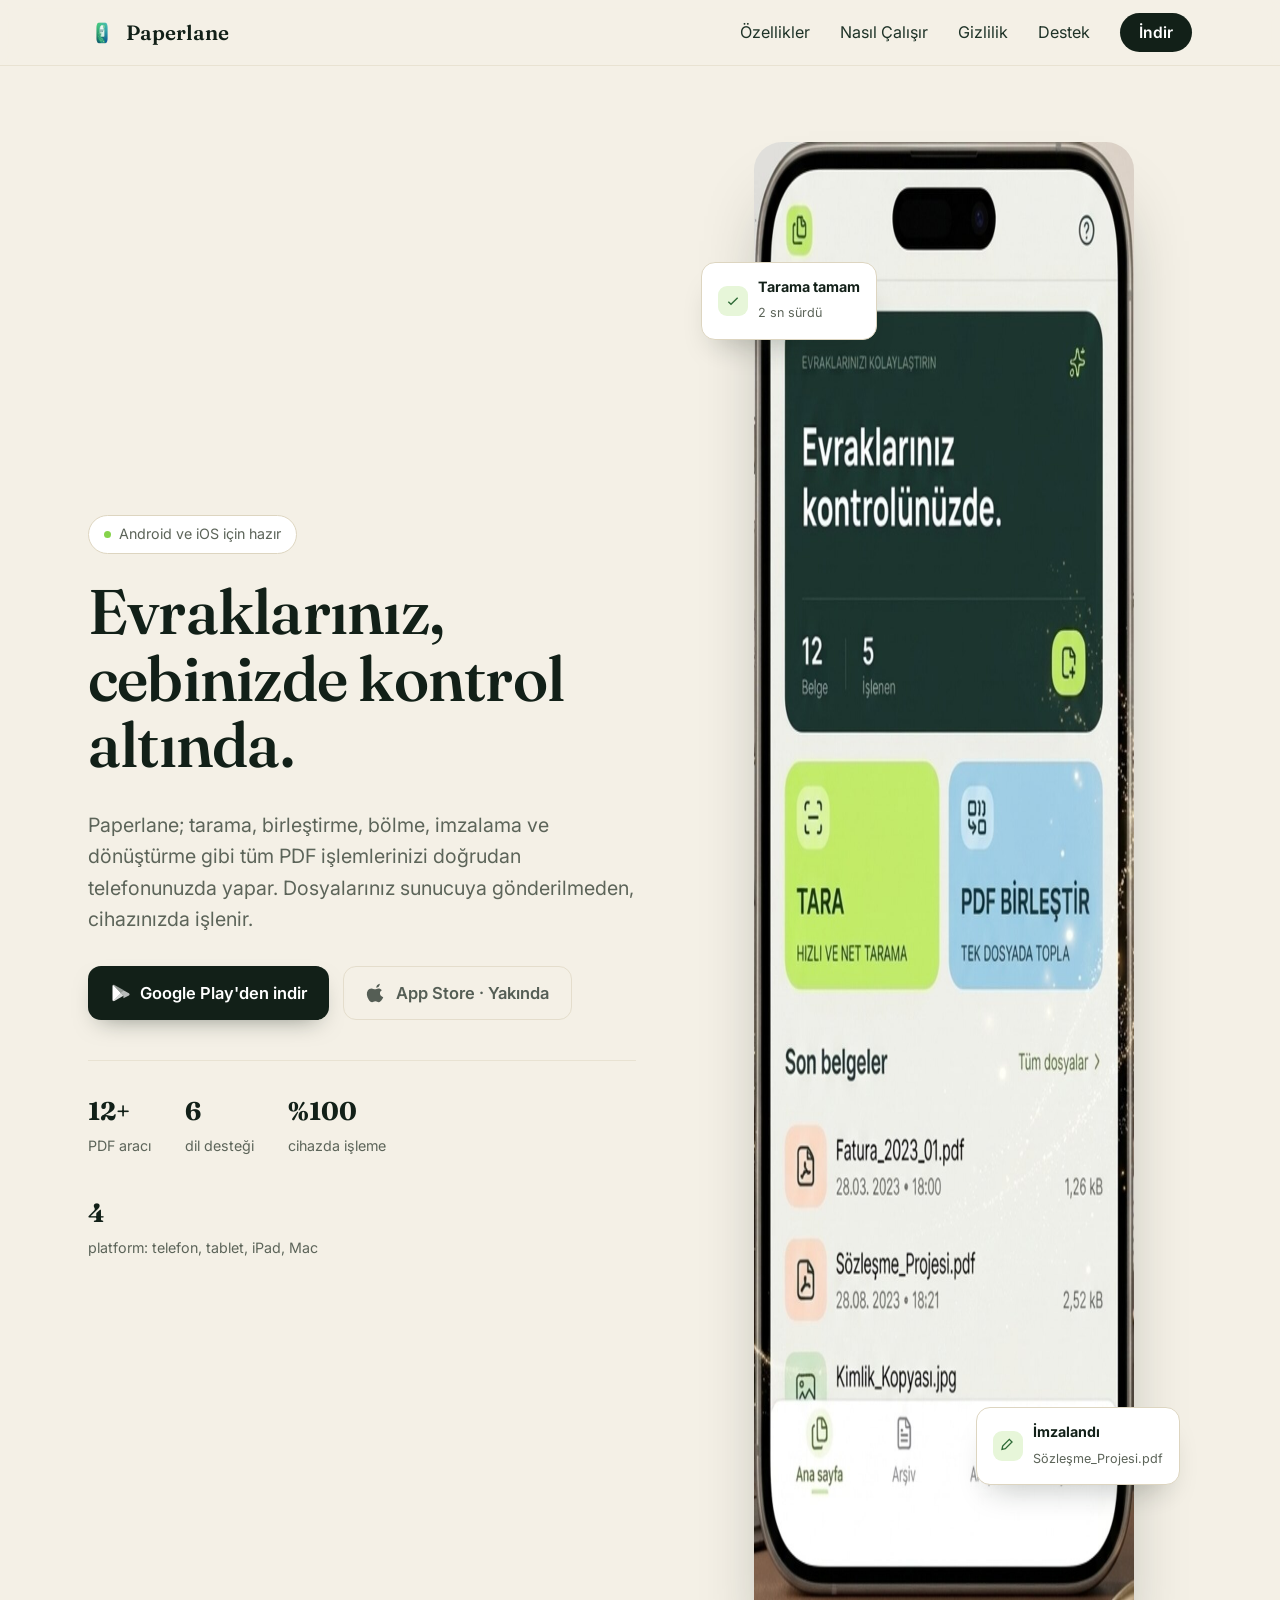
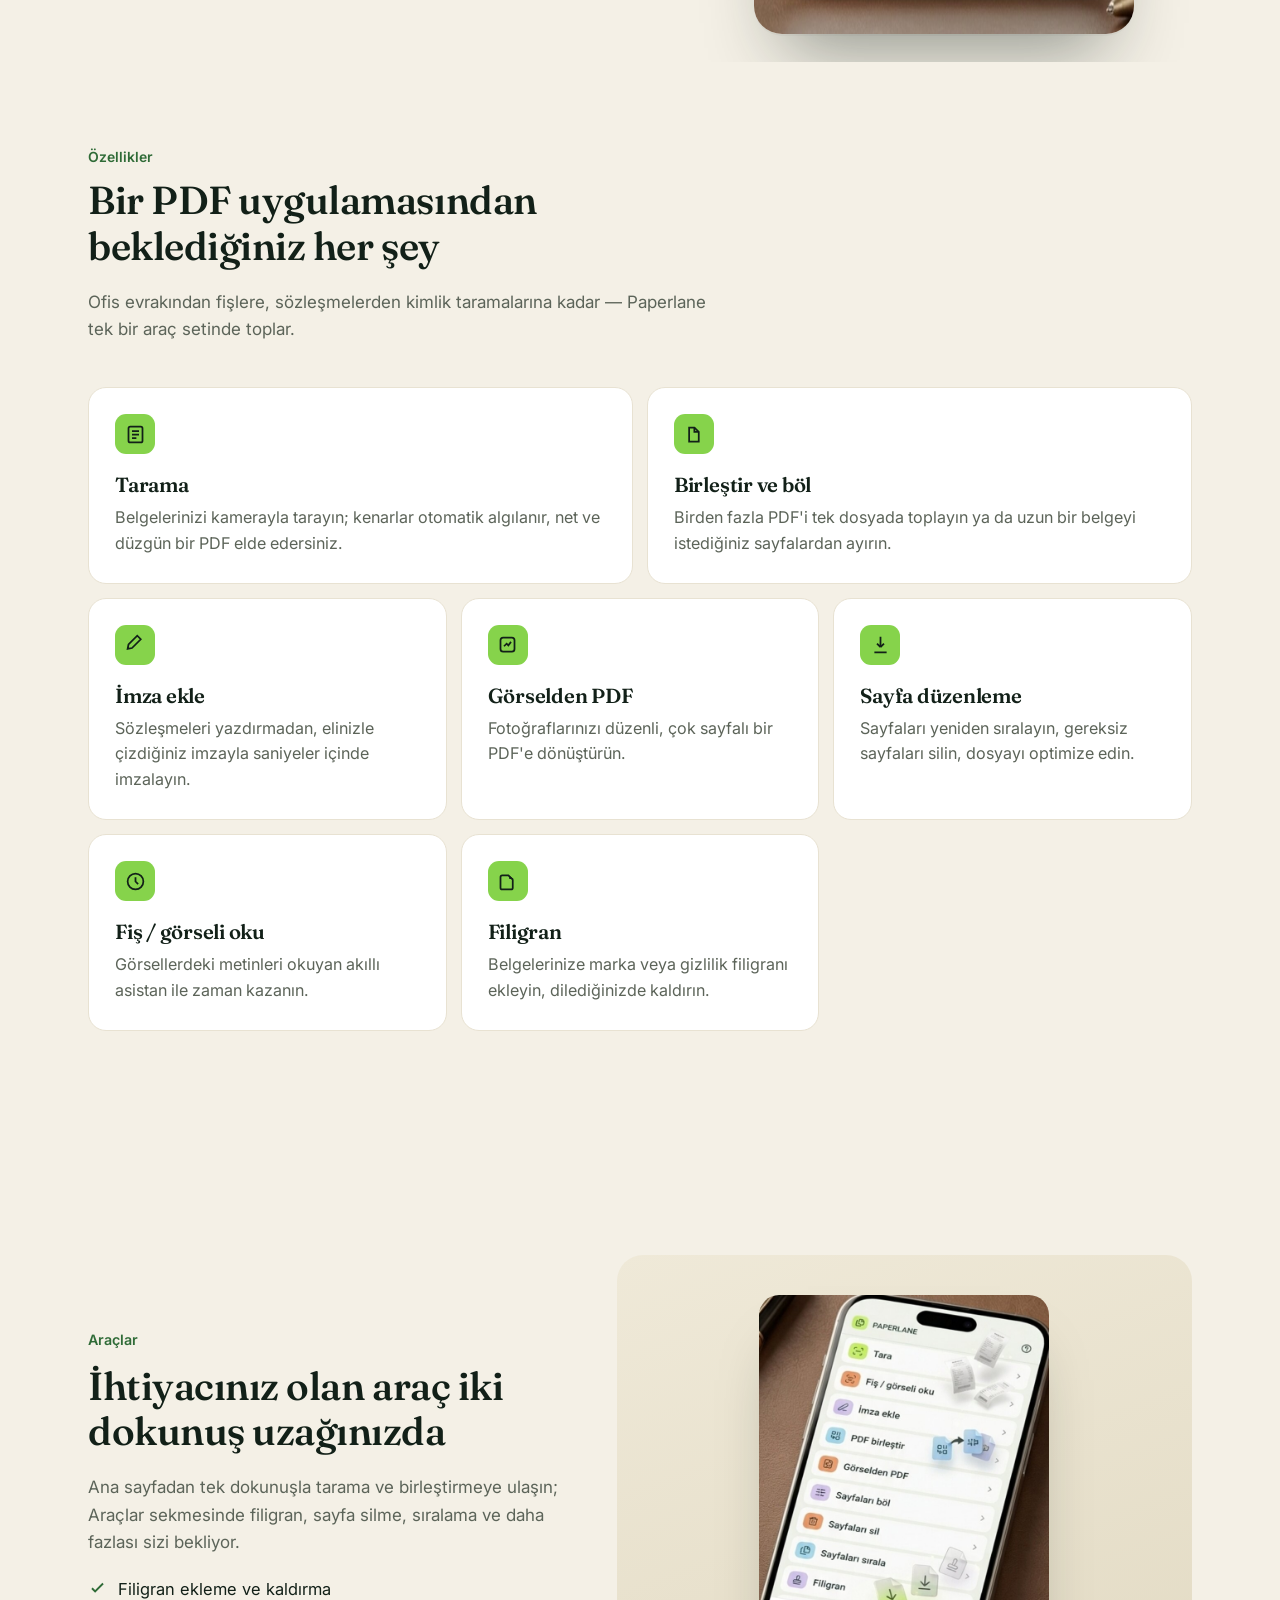
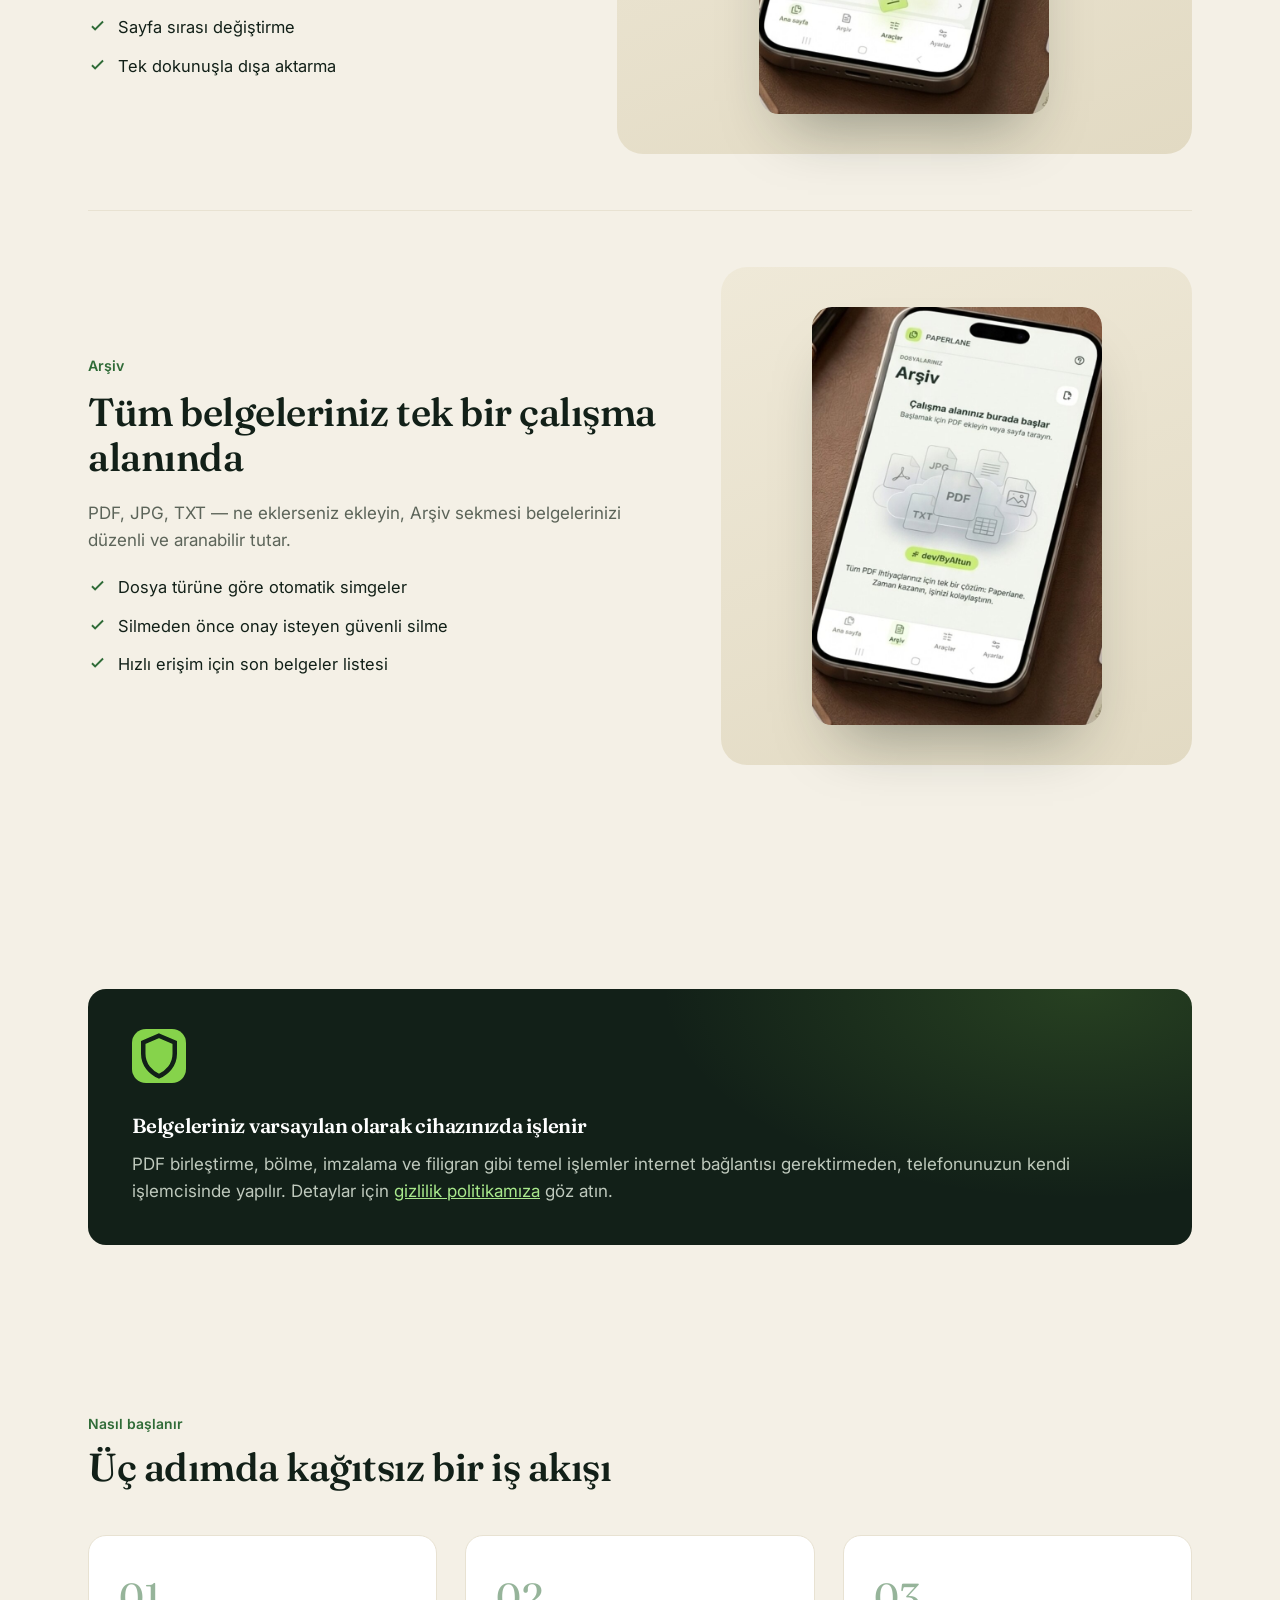
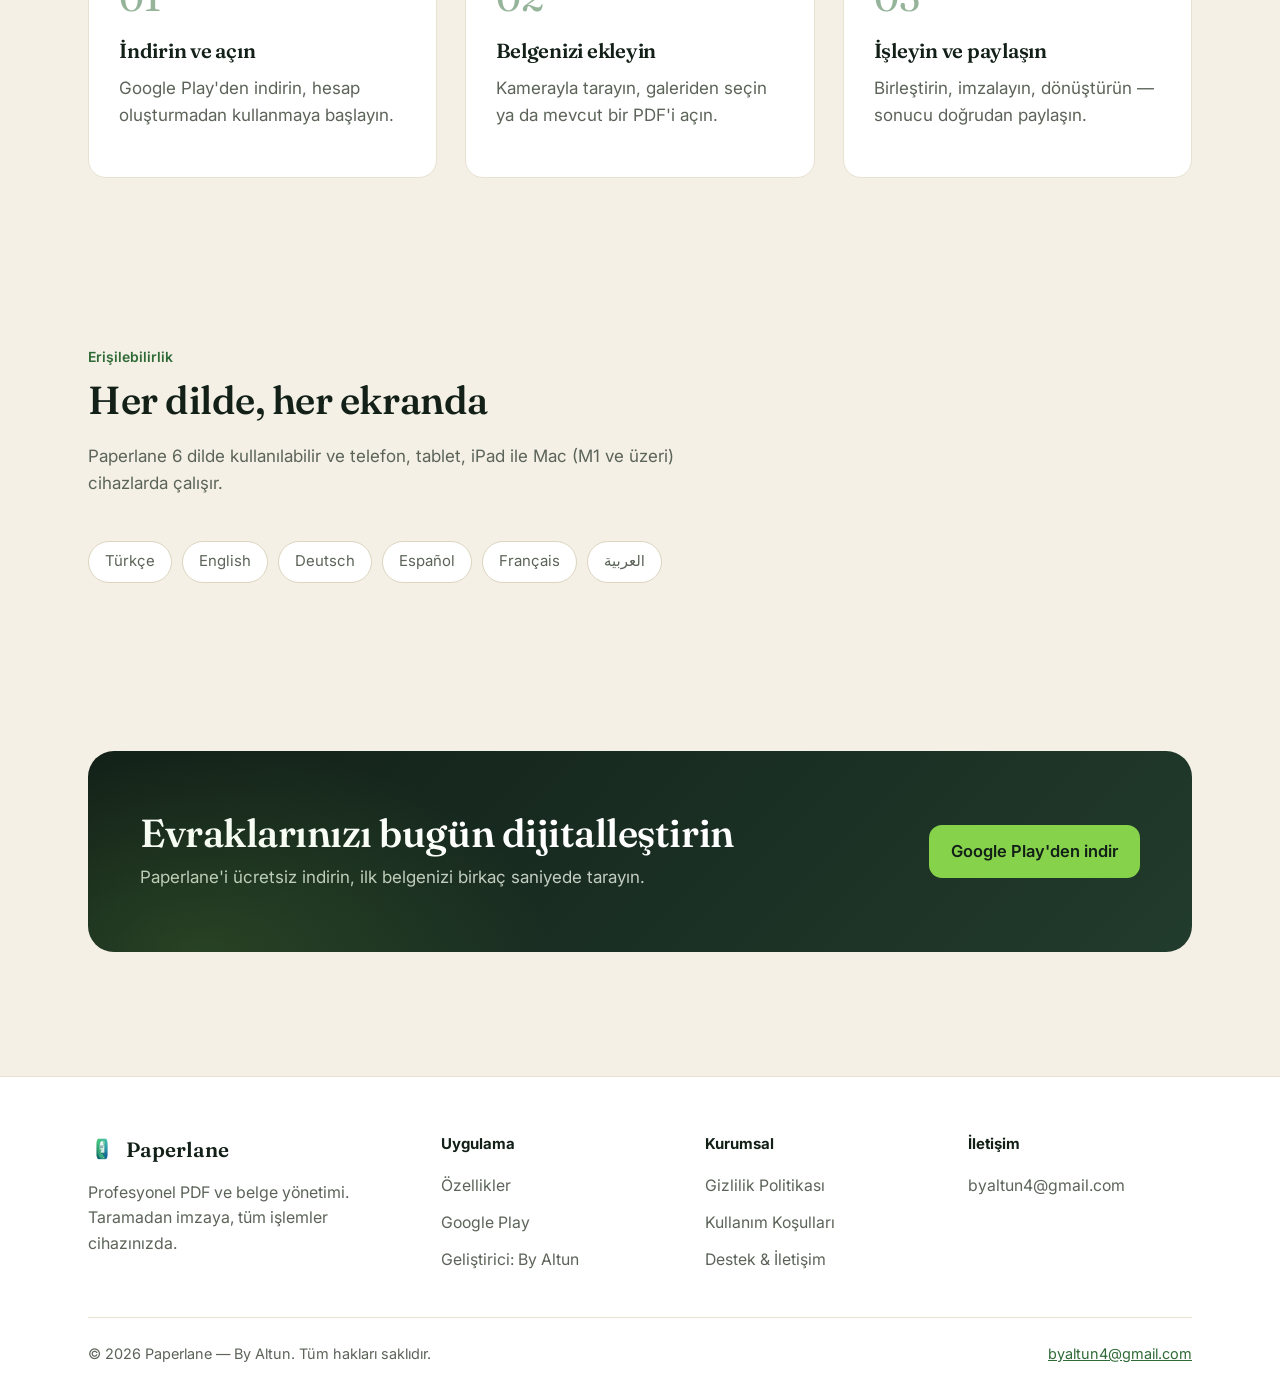
==== commit 214eb9ef: "Add files via upload" ====
--- a/index.html
+++ b/index.html
@@ -7,12 +7,10 @@
 <meta name="description" content="Paperlane, PDF dosyalarınızı tarama, birleştirme, bölme, imzalama ve dönüştürme işlemlerini cihazınızda, internete göndermeden yapan profesyonel PDF uygulamasıdır. Android ve iOS için ücretsiz indirin.">
 <link rel="canonical" href="https://www.paperlaneapp.com/">
 <meta name="robots" content="index, follow">
-<meta name="theme-color" content="#15241E">
-
+<meta name="theme-color" content="#122018">
 <link rel="icon" href="assets/img/favicon-32.png" sizes="32x32">
 <link rel="apple-touch-icon" href="assets/img/apple-touch-icon.png">
 <link rel="manifest" href="site.webmanifest">
-
 <meta property="og:type" content="website">
 <meta property="og:site_name" content="Paperlane">
 <meta property="og:title" content="Paperlane — Profesyonel PDF Uygulaması">
@@ -24,12 +22,10 @@
 <meta name="twitter:title" content="Paperlane — Profesyonel PDF Uygulaması">
 <meta name="twitter:description" content="Tara, birleştir, böl, imzala, filigranla ve dönüştür — tüm PDF işlemleriniz cihazınızda.">
 <meta name="twitter:image" content="https://www.paperlaneapp.com/assets/img/banner.jpg">
-
 <link rel="preconnect" href="https://fonts.googleapis.com">
 <link rel="preconnect" href="https://fonts.gstatic.com" crossorigin>
-<link href="https://fonts.googleapis.com/css2?family=Fraunces:wght@500;600;700&family=Inter:wght@400;500;600;700&display=swap" rel="stylesheet">
+<link href="https://fonts.googleapis.com/css2?family=Fraunces:opsz,wght@9..144,500;9..144,600;9..144,700&family=Inter:wght@400;500;600;700&display=swap" rel="stylesheet">
 <link rel="stylesheet" href="assets/style.css">
-
 <script type="application/ld+json">
 {
   "@context": "https://schema.org",
@@ -51,13 +47,8 @@
 
 <header class="site">
   <nav class="nav" aria-label="Ana menü">
-    <a class="brand" href="index.html">
-      <img src="assets/img/icon-192.png" alt="" width="30" height="30">
-      Paperlane
-    </a>
-    <button class="nav-toggle" aria-label="Menüyü aç" aria-expanded="false">
-      <span></span><span></span><span></span>
-    </button>
+    <a class="brand" href="index.html"><img src="assets/img/icon-192.png" alt="" width="28" height="28">Paperlane</a>
+    <button class="nav-toggle" aria-label="Menüyü aç" aria-expanded="false"><span></span><span></span><span></span></button>
     <ul class="nav-links">
       <li><a href="#ozellikler">Özellikler</a></li>
       <li><a href="#nasil-calisir">Nasıl Çalışır</a></li>
@@ -71,8 +62,10 @@
 <main id="main">
   <section class="hero">
     <div class="wrap hero-grid">
-      <div>
-        <span class="eyebrow-tab"><span class="dot"></span>Android ve iOS için hazır</span>
+      <div class="hero-copy">
+        <div class="badge-row">
+          <span class="badge-pill"><span class="dot"></span>Android ve iOS için hazır</span>
+        </div>
         <h1>Evraklarınız, cebinizde kontrol altında.</h1>
         <p class="lead">Paperlane; tarama, birleştirme, bölme, imzalama ve dönüştürme gibi tüm PDF işlemlerinizi doğrudan telefonunuzda yapar. Dosyalarınız sunucuya gönderilmeden, cihazınızda işlenir.</p>
         <div class="btn-row">
@@ -85,15 +78,25 @@
             App Store · Yakında
           </span>
         </div>
-        <div class="trust-row">
-          <span class="item">İşlemler cihazda yapılır</span>
-          <span class="item">6 dil desteği</span>
-          <span class="item">Geliştirici: By Altun</span>
+        <div class="stat-row">
+          <div class="stat"><b>12+</b><span>PDF aracı</span></div>
+          <div class="stat"><b>6</b><span>dil desteği</span></div>
+          <div class="stat"><b>%100</b><span>cihazda işleme</span></div>
+          <div class="stat"><b>4</b><span>platform: telefon, tablet, iPad, Mac</span></div>
         </div>
       </div>
       <div class="hero-art">
-        <img src="assets/img/home.jpg" width="900" height="1800" alt="Paperlane ana ekranı: belgeleriniz, tarama ve PDF birleştirme kısayolları" loading="eager">
-        <span class="ribbon">12+ PDF aracı tek uygulamada</span>
+        <div class="phone-stage">
+          <img src="assets/img/home.jpg" width="760" height="1492" alt="Paperlane ana ekranı: belgeleriniz, tarama ve PDF birleştirme kısayolları" loading="eager">
+          <div class="float-card fc1">
+            <div class="ic"><svg viewBox="0 0 24 24" fill="none" stroke="currentColor" stroke-width="2"><path d="M5 13l4 4L19 7"/></svg></div>
+            <div><b>Tarama tamam</b><span>2 sn sürdü</span></div>
+          </div>
+          <div class="float-card fc2">
+            <div class="ic"><svg viewBox="0 0 24 24" fill="none" stroke="currentColor" stroke-width="2"><path d="M3 17l5-1 10-10-4-4L4 12l-1 5z"/></svg></div>
+            <div><b>İmzalandı</b><span>Sözleşme_Projesi.pdf</span></div>
+          </div>
+        </div>
       </div>
     </div>
   </section>
@@ -101,39 +104,45 @@
   <section id="ozellikler">
     <div class="wrap">
       <div class="section-head">
+        <span class="eyebrow">Özellikler</span>
         <h2>Bir PDF uygulamasından beklediğiniz her şey</h2>
         <p class="muted">Ofis evrakından fişlere, sözleşmelerden kimlik taramalarına kadar — Paperlane tek bir araç setinde toplar.</p>
       </div>
       <div class="feature-grid">
-        <article class="feature">
+        <article class="feature wide">
           <div class="ic"><svg viewBox="0 0 24 24" fill="none" stroke="currentColor" stroke-width="2"><rect x="4" y="3" width="16" height="18" rx="2"/><path d="M8 8h8M8 12h8M8 16h5"/></svg></div>
           <h3>Tarama</h3>
           <p>Belgelerinizi kamerayla tarayın; kenarlar otomatik algılanır, net ve düzgün bir PDF elde edersiniz.</p>
         </article>
-        <article class="feature">
+        <article class="feature wide">
           <div class="ic"><svg viewBox="0 0 24 24" fill="none" stroke="currentColor" stroke-width="2"><path d="M7 4h6l5 5v11H7z"/><path d="M13 4v5h5"/></svg></div>
           <h3>Birleştir ve böl</h3>
           <p>Birden fazla PDF'i tek dosyada toplayın ya da uzun bir belgeyi istediğiniz sayfalardan ayırın.</p>
         </article>
-        <article class="feature">
+        <article class="feature narrow">
           <div class="ic"><svg viewBox="0 0 24 24" fill="none" stroke="currentColor" stroke-width="2"><path d="M3 17l5-1 10-10-4-4L4 12l-1 5z"/></svg></div>
           <h3>İmza ekle</h3>
-          <p>Sözleşmeleri yazdırmadan, elinizle çizdiğiniz veya kayıtlı imzanızla saniyeler içinde imzalayın.</p>
-        </article>
-        <article class="feature">
+          <p>Sözleşmeleri yazdırmadan, elinizle çizdiğiniz imzayla saniyeler içinde imzalayın.</p>
+        </article>
+        <article class="feature narrow">
           <div class="ic"><svg viewBox="0 0 24 24" fill="none" stroke="currentColor" stroke-width="2"><rect x="4" y="4" width="16" height="16" rx="3"/><path d="M8 14l3-3 2 2 3-4"/></svg></div>
           <h3>Görselden PDF</h3>
-          <p>Fotoğraflarınızı tek veya çoklu sayfalı, düzenli bir PDF'e dönüştürün.</p>
-        </article>
-        <article class="feature">
+          <p>Fotoğraflarınızı düzenli, çok sayfalı bir PDF'e dönüştürün.</p>
+        </article>
+        <article class="feature narrow">
           <div class="ic"><svg viewBox="0 0 24 24" fill="none" stroke="currentColor" stroke-width="2"><path d="M12 3v12m0 0l4-4m-4 4l-4-4M5 21h14"/></svg></div>
           <h3>Sayfa düzenleme</h3>
-          <p>Sayfaları yeniden sıralayın, gereksiz sayfaları silin, dosya boyutunu optimize edin.</p>
-        </article>
-        <article class="feature">
+          <p>Sayfaları yeniden sıralayın, gereksiz sayfaları silin, dosyayı optimize edin.</p>
+        </article>
+        <article class="feature narrow">
           <div class="ic"><svg viewBox="0 0 24 24" fill="none" stroke="currentColor" stroke-width="2"><circle cx="12" cy="12" r="9"/><path d="M12 7v5l3 3"/></svg></div>
           <h3>Fiş / görseli oku</h3>
-          <p>Görsellerdeki metinleri okuyup düzenlenebilir hale getiren akıllı asistan ile zaman kazanın.</p>
+          <p>Görsellerdeki metinleri okuyan akıllı asistan ile zaman kazanın.</p>
+        </article>
+        <article class="feature narrow">
+          <div class="ic"><svg viewBox="0 0 24 24" fill="none" stroke="currentColor" stroke-width="2"><path d="M4 19V7a2 2 0 012-2h7l5 5v9a2 2 0 01-2 2H6a2 2 0 01-2-2z"/><path d="M14 9V5l5 4h-4z" fill="currentColor" stroke="none"/></svg></div>
+          <h3>Filigran</h3>
+          <p>Belgelerinize marka veya gizlilik filigranı ekleyin, dilediğinizde kaldırın.</p>
         </article>
       </div>
     </div>
@@ -152,7 +161,7 @@
             <li><svg viewBox="0 0 24 24" fill="none" stroke="currentColor" stroke-width="2.4"><path d="M5 13l4 4L19 7"/></svg> Tek dokunuşla dışa aktarma</li>
           </ul>
         </div>
-        <div class="showcase-art"><img src="assets/img/tools.jpg" width="900" height="1800" alt="Paperlane Araçlar ekranı: filigran, PDF birleştir, sayfaları sil" loading="lazy"></div>
+        <div class="showcase-art"><img src="assets/img/tools.jpg" width="760" height="1492" alt="Paperlane Araçlar ekranı: filigran, PDF birleştir, sayfaları sil" loading="lazy"></div>
       </div>
 
       <hr class="divider">
@@ -168,7 +177,7 @@
             <li><svg viewBox="0 0 24 24" fill="none" stroke="currentColor" stroke-width="2.4"><path d="M5 13l4 4L19 7"/></svg> Hızlı erişim için son belgeler listesi</li>
           </ul>
         </div>
-        <div class="showcase-art"><img src="assets/img/archive.jpg" width="900" height="1800" alt="Paperlane Arşiv ekranı: PDF, JPG ve TXT dosyalarınız tek yerde" loading="lazy"></div>
+        <div class="showcase-art"><img src="assets/img/archive.jpg" width="760" height="1492" alt="Paperlane Arşiv ekranı: PDF, JPG ve TXT dosyalarınız tek yerde" loading="lazy"></div>
       </div>
     </div>
   </section>
@@ -176,7 +185,7 @@
   <section id="gizlilik">
     <div class="wrap">
       <div class="privacy-banner">
-        <div class="pb-ic"><svg viewBox="0 0 24 24" fill="none" stroke="#15241E" stroke-width="2"><path d="M12 3l7 3v5c0 5-3.4 8.4-7 10-3.6-1.6-7-5-7-10V6l7-3z"/></svg></div>
+        <div class="pb-ic"><svg viewBox="0 0 24 24" fill="none" stroke="#122018" stroke-width="2"><path d="M12 3l7 3v5c0 5-3.4 8.4-7 10-3.6-1.6-7-5-7-10V6l7-3z"/></svg></div>
         <div>
           <h3>Belgeleriniz varsayılan olarak cihazınızda işlenir</h3>
           <p>PDF birleştirme, bölme, imzalama ve filigran gibi temel işlemler internet bağlantısı gerektirmeden, telefonunuzun kendi işlemcisinde yapılır. Detaylar için <a href="privacy.html" style="color:#A9E98C">gizlilik politikamıza</a> göz atın.</p>
@@ -188,6 +197,7 @@
   <section>
     <div class="wrap">
       <div class="section-head">
+        <span class="eyebrow">Nasıl başlanır</span>
         <h2>Üç adımda kağıtsız bir iş akışı</h2>
       </div>
       <div class="steps">
@@ -201,8 +211,9 @@
   <section>
     <div class="wrap">
       <div class="section-head">
+        <span class="eyebrow">Erişilebilirlik</span>
         <h2>Her dilde, her ekranda</h2>
-        <p class="muted">Paperlane 6 dilde kullanılabilir ve telefon, tablet ile Mac (M1 ve üzeri) cihazlarda çalışır.</p>
+        <p class="muted">Paperlane 6 dilde kullanılabilir ve telefon, tablet, iPad ile Mac (M1 ve üzeri) cihazlarda çalışır.</p>
       </div>
       <div class="lang-row">
         <span>Türkçe</span><span>English</span><span>Deutsch</span><span>Español</span><span>Français</span><span>العربية</span>
@@ -217,7 +228,7 @@
           <h2>Evraklarınızı bugün dijitalleştirin</h2>
           <p>Paperlane'i ücretsiz indirin, ilk belgenizi birkaç saniyede tarayın.</p>
         </div>
-        <a class="store-btn" style="background:var(--accent);color:var(--ink)" href="https://play.google.com/store/apps/details?id=com.altun.paperlane">Google Play'den indir</a>
+        <a class="store-btn" style="background:var(--accent);color:var(--ink);box-shadow:none" href="https://play.google.com/store/apps/details?id=com.altun.paperlane">Google Play'den indir</a>
       </div>
     </div>
   </section>
@@ -225,12 +236,12 @@
 
 <footer class="site">
   <div class="wrap">
-    <div class="foot-grid">
-      <div>
-        <a class="brand" href="index.html" style="margin-bottom:12px"><img src="assets/img/icon-192.png" alt="" width="28" height="28">Paperlane</a>
-        <p class="muted" style="max-width:34ch">Profesyonel PDF ve belge yönetimi. Taramadan imzaya, tüm işlemler cihazınızda.</p>
-      </div>
-      <div>
+    <div class="foot-top">
+      <div class="foot-brand">
+        <a class="brand" href="index.html" style="margin-bottom:14px"><img src="assets/img/icon-192.png" alt="" width="26" height="26">Paperlane</a>
+        <p>Profesyonel PDF ve belge yönetimi. Taramadan imzaya, tüm işlemler cihazınızda.</p>
+      </div>
+      <div class="foot-grid">
         <h4>Uygulama</h4>
         <ul>
           <li><a href="#ozellikler">Özellikler</a></li>
@@ -238,7 +249,7 @@
           <li><a href="https://play.google.com/store/apps/developer?id=By+Altun">Geliştirici: By Altun</a></li>
         </ul>
       </div>
-      <div>
+      <div class="foot-grid">
         <h4>Kurumsal</h4>
         <ul>
           <li><a href="privacy.html">Gizlilik Politikası</a></li>
@@ -246,10 +257,16 @@
           <li><a href="support.html">Destek &amp; İletişim</a></li>
         </ul>
       </div>
+      <div class="foot-grid">
+        <h4>İletişim</h4>
+        <ul>
+          <li><a href="mailto:byaltun4@gmail.com">byaltun4@gmail.com</a></li>
+        </ul>
+      </div>
     </div>
     <div class="foot-bottom">
       <p>© <span class="year">2026</span> Paperlane — By Altun. Tüm hakları saklıdır.</p>
-      <p>byaltun4@gmail.com</p>
+      <p><a href="mailto:byaltun4@gmail.com">byaltun4@gmail.com</a></p>
     </div>
   </div>
 </footer>
--- a/assets/style.css
+++ b/assets/style.css
@@ -1,171 +1,222 @@
-/* Paperlane — site stylesheet */
+/* Paperlane — site stylesheet v2 */
 :root{
-  --ink:#15241E;
-  --paper:#F6F3EA;
+  --ink:#122018;
+  --ink-soft:#1F3328;
+  --paper:#F4F0E6;
   --paper-raised:#FFFFFF;
   --accent:#86D34B;
+  --accent-soft:#E7F6D9;
   --accent-deep:#2F6B37;
-  --line:#DBD4C2;
-  --muted:#5B6459;
-  --radius:14px;
-  --maxw:1120px;
+  --line:#DDD5C0;
+  --line-soft:#E8E2D2;
+  --muted:#5C6459;
+  --radius:18px;
+  --radius-sm:12px;
+  --maxw:1160px;
+  --read:700px;
   font-size:17px;
 }
 *{box-sizing:border-box}
 html{scroll-behavior:smooth}
 body{
   margin:0;
-  background:var(--paper);
+  background:
+    radial-gradient(1100px 500px at 85% -10%, rgba(134,211,75,.10), transparent 60%),
+    var(--paper);
   color:var(--ink);
   font-family:'Inter',system-ui,-apple-system,Segoe UI,Roboto,sans-serif;
-  line-height:1.55;
+  line-height:1.6;
   -webkit-font-smoothing:antialiased;
 }
 h1,h2,h3{
   font-family:'Fraunces',Georgia,serif;
-  font-weight:600;
-  letter-spacing:-0.01em;
+  font-weight:560;
+  letter-spacing:-0.012em;
   margin:0 0 .5em;
   color:var(--ink);
 }
-h1{font-size:clamp(2.1rem,4.8vw,3.4rem);line-height:1.08;font-weight:560}
-h2{font-size:clamp(1.5rem,3vw,2.1rem);line-height:1.18}
-h3{font-size:1.18rem;line-height:1.3}
+h1{font-size:clamp(2.3rem,5vw,3.7rem);line-height:1.06}
+h2{font-size:clamp(1.6rem,3.1vw,2.3rem);line-height:1.16}
+h3{font-size:1.2rem;line-height:1.32;font-weight:600}
 p{margin:0 0 1em;color:var(--ink)}
 a{color:var(--accent-deep)}
 .muted{color:var(--muted)}
 img{max-width:100%;display:block}
-.wrap{max-width:var(--maxw);margin:0 auto;padding:0 24px}
-
-/* skip link */
+.wrap{max-width:var(--maxw);margin:0 auto;padding:0 28px}
+.eyebrow{font-size:.82rem;color:var(--accent-deep);font-weight:600;margin:0 0 10px;display:block}
+
 .skip-link{position:absolute;left:-999px;top:0;background:var(--ink);color:#fff;padding:10px 16px;border-radius:0 0 8px 0;z-index:200}
 .skip-link:focus{left:0}
 
 /* header */
-header.site{position:sticky;top:0;z-index:50;background:rgba(246,243,234,.92);backdrop-filter:blur(8px);border-bottom:1px solid var(--line)}
-.nav{display:flex;align-items:center;justify-content:space-between;padding:16px 24px;max-width:var(--maxw);margin:0 auto}
-.brand{display:flex;align-items:center;gap:10px;font-family:'Fraunces',serif;font-weight:600;font-size:1.25rem;color:var(--ink);text-decoration:none}
-.brand img{width:30px;height:30px;border-radius:8px}
-.nav-links{display:flex;gap:28px;align-items:center;list-style:none;margin:0;padding:0}
-.nav-links a{color:var(--ink);text-decoration:none;font-size:.96rem}
-.nav-links a:hover{color:var(--accent-deep)}
-.nav-cta{background:var(--ink);color:#fff !important;padding:10px 18px;border-radius:999px;font-weight:600;font-size:.92rem !important}
+header.site{position:sticky;top:0;z-index:50;background:rgba(244,240,230,.85);backdrop-filter:blur(10px);border-bottom:1px solid var(--line-soft)}
+.nav{display:flex;align-items:center;justify-content:space-between;padding:16px 28px;max-width:var(--maxw);margin:0 auto}
+.brand{display:flex;align-items:center;gap:10px;font-family:'Fraunces',serif;font-weight:600;font-size:1.22rem;color:var(--ink);text-decoration:none}
+.brand img{width:28px;height:28px;border-radius:8px}
+.nav-links{display:flex;gap:30px;align-items:center;list-style:none;margin:0;padding:0}
+.nav-links a:not(.nav-cta){color:var(--ink-soft);text-decoration:none;font-size:.95rem;position:relative}
+.nav-links a:not(.nav-cta)::after{content:"";position:absolute;left:0;right:0;bottom:-4px;height:1px;background:var(--accent-deep);transform:scaleX(0);transition:transform .2s ease}
+.nav-links a:not(.nav-cta):hover::after{transform:scaleX(1)}
+.nav-cta{background:var(--ink);color:#fff !important;padding:10px 19px;border-radius:999px;font-weight:600;font-size:.92rem !important;text-decoration:none;transition:background .2s ease}
+.nav-cta:hover{background:var(--ink-soft)}
 .nav-toggle{display:none;background:none;border:0;cursor:pointer;padding:6px}
 .nav-toggle span{display:block;width:22px;height:2px;background:var(--ink);margin:5px 0}
 
 /* hero */
-.hero{padding:64px 0 40px}
-.hero-grid{display:grid;grid-template-columns:1.1fr .9fr;gap:56px;align-items:center}
-.eyebrow-tab{display:inline-flex;align-items:center;gap:8px;background:var(--paper-raised);border:1px solid var(--line);padding:6px 14px 6px 10px;border-radius:0 10px 10px 0;font-size:.85rem;color:var(--muted);margin-bottom:22px;position:relative}
-.eyebrow-tab::before{content:"";position:absolute;left:-1px;top:-10px;width:28px;height:10px;background:var(--paper-raised);border:1px solid var(--line);border-bottom:none;border-radius:6px 6px 0 0}
+.hero{padding:76px 0 28px;overflow:hidden}
+.hero-grid{display:grid;grid-template-columns:1.05fr .95fr;gap:60px;align-items:center}
+.hero-copy{animation:rise .7s cubic-bezier(.2,.8,.2,1) both}
+.badge-row{display:flex;align-items:center;gap:10px;margin-bottom:24px}
+.badge-pill{display:inline-flex;align-items:center;gap:8px;background:var(--paper-raised);border:1px solid var(--line);padding:7px 15px;border-radius:999px;font-size:.84rem;color:var(--muted)}
 .dot{width:7px;height:7px;border-radius:50%;background:var(--accent)}
-.hero p.lead{font-size:1.14rem;color:var(--muted);max-width:46ch}
-.btn-row{display:flex;gap:14px;flex-wrap:wrap;margin-top:28px}
-.store-btn{display:inline-flex;align-items:center;gap:10px;background:var(--ink);color:#fff;padding:12px 20px;border-radius:12px;text-decoration:none;font-weight:600;font-size:.96rem;transition:transform .15s ease}
-.store-btn:hover{transform:translateY(-2px)}
-.store-btn.secondary{background:transparent;color:var(--ink);border:1.5px solid var(--ink)}
+.hero p.lead{font-size:1.16rem;color:var(--muted);max-width:48ch}
+.btn-row{display:flex;gap:14px;flex-wrap:wrap;margin-top:30px}
+.store-btn{display:inline-flex;align-items:center;gap:10px;background:var(--ink);color:#fff;padding:13px 22px;border-radius:13px;text-decoration:none;font-weight:600;font-size:.97rem;transition:transform .18s ease,box-shadow .18s ease;box-shadow:0 10px 24px -12px rgba(18,32,24,.5)}
+.store-btn:hover{transform:translateY(-2px);box-shadow:0 16px 28px -12px rgba(18,32,24,.55)}
+.store-btn.secondary{background:transparent;color:var(--ink);border:1.5px solid var(--line);box-shadow:none;opacity:.7}
 .store-btn svg{width:20px;height:20px;flex:none}
-.trust-row{display:flex;gap:22px;margin-top:30px;flex-wrap:wrap}
-.trust-row .item{display:flex;align-items:center;gap:8px;font-size:.88rem;color:var(--muted)}
-.hero-art{position:relative}
-.hero-art img{border-radius:22px;box-shadow:0 30px 60px -20px rgba(21,36,30,.35)}
-.hero-art .ribbon{position:absolute;bottom:-18px;left:-18px;background:var(--accent);color:var(--ink);font-weight:700;font-size:.85rem;padding:10px 16px;border-radius:10px;box-shadow:0 12px 24px -8px rgba(21,36,30,.4)}
+.stat-row{display:flex;gap:34px;margin-top:40px;flex-wrap:wrap;padding-top:30px;border-top:1px solid var(--line-soft)}
+.stat-row .stat b{display:block;font-family:'Fraunces',serif;font-size:1.5rem;color:var(--ink)}
+.stat-row .stat span{font-size:.84rem;color:var(--muted)}
+
+.hero-art{position:relative;animation:rise .8s .1s cubic-bezier(.2,.8,.2,1) both}
+.phone-stage{position:relative;max-width:380px;margin:0 auto}
+.phone-stage img{border-radius:28px;box-shadow:0 44px 70px -30px rgba(18,32,24,.45),0 2px 0 rgba(0,0,0,.03)}
+.float-card{position:absolute;background:var(--paper-raised);border:1px solid var(--line);border-radius:14px;padding:13px 16px;box-shadow:0 18px 30px -14px rgba(18,32,24,.25);display:flex;align-items:center;gap:10px}
+.float-card .ic{width:30px;height:30px;border-radius:9px;background:var(--accent-soft);display:flex;align-items:center;justify-content:center;flex:none;color:var(--accent-deep)}
+.float-card .ic svg{width:16px;height:16px}
+.float-card b{display:block;font-size:.84rem;color:var(--ink)}
+.float-card span{font-size:.74rem;color:var(--muted)}
+.float-card.fc1{top:8%;left:-14%}
+.float-card.fc2{bottom:10%;right:-12%}
+@keyframes rise{from{opacity:0;transform:translateY(16px)}to{opacity:1;transform:translateY(0)}}
+@media (max-width:640px){.float-card{display:none}}
 
 /* sections */
-section{padding:72px 0}
-.section-head{max-width:620px;margin-bottom:40px}
-.divider{height:1px;background:var(--line);border:0;margin:0}
-
-/* feature grid */
-.feature-grid{display:grid;grid-template-columns:repeat(3,1fr);gap:2px;background:var(--line);border:1px solid var(--line);border-radius:var(--radius);overflow:hidden}
-.feature{background:var(--paper-raised);padding:28px 26px}
-.feature .ic{width:38px;height:38px;border-radius:10px;background:var(--accent);display:flex;align-items:center;justify-content:center;margin-bottom:16px;color:var(--ink)}
-.feature .ic svg{width:20px;height:20px}
+section{padding:84px 0}
+.section-head{max-width:620px;margin-bottom:44px}
+.divider{height:1px;background:var(--line-soft);border:0;margin:0}
+
+/* bento feature grid */
+.feature-grid{display:grid;grid-template-columns:repeat(6,1fr);gap:14px}
+.feature{background:var(--paper-raised);border:1px solid var(--line-soft);border-radius:var(--radius);padding:26px}
+.feature.wide{grid-column:span 3}
+.feature.narrow{grid-column:span 2}
+.feature .ic{width:40px;height:40px;border-radius:11px;background:var(--accent);display:flex;align-items:center;justify-content:center;margin-bottom:18px;color:var(--ink)}
+.feature .ic svg{width:21px;height:21px}
 .feature h3{margin-bottom:6px}
 .feature p{color:var(--muted);font-size:.95rem;margin:0}
+@media (max-width:900px){.feature.wide,.feature.narrow{grid-column:span 3}}
+@media (max-width:640px){.feature-grid{grid-template-columns:1fr 1fr}.feature.wide,.feature.narrow{grid-column:span 2}}
 
 /* showcase alternating */
-.showcase{display:grid;grid-template-columns:.95fr 1.05fr;gap:52px;align-items:center;padding:52px 0}
-.showcase.rev{grid-template-columns:1.05fr .95fr}
+.showcase{display:grid;grid-template-columns:.9fr 1.1fr;gap:58px;align-items:center;padding:56px 0}
+.showcase.rev{grid-template-columns:1.1fr .9fr}
 .showcase.rev .showcase-art{order:2}
-.showcase-art img{border-radius:18px;border:1px solid var(--line)}
-.showcase-copy .tag{font-size:.82rem;color:var(--accent-deep);font-weight:600;margin-bottom:10px;display:block}
-.chiplist{list-style:none;padding:0;margin:18px 0 0;display:flex;flex-direction:column;gap:10px}
-.chiplist li{display:flex;gap:10px;align-items:flex-start;color:var(--ink);font-size:.97rem}
-.chiplist li svg{flex:none;width:18px;height:18px;margin-top:3px;color:var(--accent-deep)}
-
-/* privacy local banner */
-.privacy-banner{background:var(--ink);color:#EFEADC;border-radius:18px;padding:36px 40px;display:flex;align-items:center;gap:28px;flex-wrap:wrap}
+.showcase-art{background:linear-gradient(160deg,#EFE9D8,#E2DAC3);border-radius:26px;padding:40px;display:flex;justify-content:center}
+.showcase-art img{max-width:290px;width:100%;height:auto;border-radius:20px;box-shadow:0 36px 60px -28px rgba(18,32,24,.4),0 1px 0 rgba(255,255,255,.4) inset}
+.showcase-copy .tag{font-size:.84rem;color:var(--accent-deep);font-weight:600;margin-bottom:12px;display:block}
+.chiplist{list-style:none;padding:0;margin:20px 0 0;display:flex;flex-direction:column;gap:12px}
+.chiplist li{display:flex;gap:11px;align-items:flex-start;color:var(--ink);font-size:.97rem}
+.chiplist li svg{flex:none;width:19px;height:19px;margin-top:2px;color:var(--accent-deep)}
+
+/* privacy banner */
+.privacy-banner{background:var(--ink);color:#EFEADC;border-radius:var(--radius);padding:40px 44px;display:flex;align-items:center;gap:30px;flex-wrap:wrap;position:relative;overflow:hidden}
+.privacy-banner::before{content:"";position:absolute;inset:0;background:radial-gradient(600px 300px at 90% 0%,rgba(134,211,75,.18),transparent 70%)}
 .privacy-banner h3{color:#fff}
-.privacy-banner p{color:#C8D1C7;margin:0}
-.privacy-banner .pb-ic{width:52px;height:52px;background:var(--accent);border-radius:14px;display:flex;align-items:center;justify-content:center;flex:none}
+.privacy-banner p{color:#BFC9BD;margin:0}
+.privacy-banner .pb-ic{width:54px;height:54px;background:var(--accent);border-radius:14px;display:flex;align-items:center;justify-content:center;flex:none;position:relative}
 
 /* steps */
-.steps{counter-reset:step;display:grid;grid-template-columns:repeat(3,1fr);gap:26px}
-.step{position:relative;padding-left:0}
-.step .num{font-family:'Fraunces',serif;font-size:2.2rem;color:var(--accent-deep);opacity:.55;margin-bottom:8px}
+.steps{counter-reset:step;display:grid;grid-template-columns:repeat(3,1fr);gap:28px}
+.step{background:var(--paper-raised);border:1px solid var(--line-soft);border-radius:var(--radius);padding:30px}
+.step .num{font-family:'Fraunces',serif;font-size:2.3rem;color:var(--accent-deep);opacity:.5;margin-bottom:10px}
 
 /* languages */
 .lang-row{display:flex;flex-wrap:wrap;gap:10px}
-.lang-row span{background:var(--paper-raised);border:1px solid var(--line);padding:7px 14px;border-radius:999px;font-size:.88rem;color:var(--muted)}
+.lang-row span{background:var(--paper-raised);border:1px solid var(--line);padding:8px 16px;border-radius:999px;font-size:.88rem;color:var(--muted)}
 
 /* CTA band */
-.cta-band{background:linear-gradient(135deg,var(--ink),#1F3A2C);border-radius:24px;padding:56px 48px;color:#fff;text-align:left;display:flex;justify-content:space-between;align-items:center;gap:30px;flex-wrap:wrap}
+.cta-band{background:linear-gradient(135deg,var(--ink),#213B2C);border-radius:26px;padding:60px 52px;color:#fff;text-align:left;display:flex;justify-content:space-between;align-items:center;gap:32px;flex-wrap:wrap;position:relative;overflow:hidden}
+.cta-band::before{content:"";position:absolute;inset:0;background:radial-gradient(500px 300px at 10% 100%,rgba(134,211,75,.16),transparent 70%)}
 .cta-band h2{color:#fff;margin-bottom:8px}
-.cta-band p{color:#C8D1C7;margin:0}
+.cta-band p{color:#C3CDC1;margin:0}
 
 /* footer */
-footer.site{border-top:1px solid var(--line);padding:48px 0 28px;margin-top:40px}
-.foot-grid{display:grid;grid-template-columns:1.3fr 1fr 1fr;gap:40px}
-.foot-grid h4{font-size:.92rem;margin:0 0 14px;color:var(--ink)}
-.foot-grid ul{list-style:none;padding:0;margin:0;display:flex;flex-direction:column;gap:9px}
+footer.site{border-top:1px solid var(--line-soft);padding:56px 0 30px;margin-top:40px;background:var(--paper-raised)}
+.foot-top{display:grid;grid-template-columns:1.4fr 1fr 1fr 1fr;gap:40px}
+.foot-brand p{color:var(--muted);max-width:30ch;font-size:.94rem}
+.foot-grid h4{font-size:.88rem;margin:0 0 15px;color:var(--ink);font-weight:700}
+.foot-grid ul{list-style:none;padding:0;margin:0;display:flex;flex-direction:column;gap:10px}
 .foot-grid a{color:var(--muted);text-decoration:none;font-size:.93rem}
 .foot-grid a:hover{color:var(--accent-deep)}
-.foot-bottom{display:flex;justify-content:space-between;align-items:center;margin-top:42px;padding-top:22px;border-top:1px solid var(--line);flex-wrap:wrap;gap:12px}
+.foot-bottom{display:flex;justify-content:space-between;align-items:center;margin-top:44px;padding-top:24px;border-top:1px solid var(--line-soft);flex-wrap:wrap;gap:12px}
 .foot-bottom p{margin:0;font-size:.85rem;color:var(--muted)}
 
 /* legal pages */
-.legal main{padding:56px 0 80px}
-.legal h1{margin-bottom:6px}
-.legal .updated{color:var(--muted);font-size:.9rem;margin-bottom:40px}
-.legal h2{font-size:1.3rem;margin-top:2.2em}
+.legal main{padding:60px 0 90px}
+.legal-head{max-width:var(--read);margin:0 auto 40px}
+.legal-body{max-width:var(--read);margin:0 auto}
+.legal h1{margin-bottom:8px}
+.legal .updated{color:var(--muted);font-size:.9rem;margin-bottom:0}
+.legal h2{font-size:1.32rem;margin-top:2.3em}
 .legal ul{padding-left:1.2em}
-.legal li{margin-bottom:.4em}
-.legal .toc{background:var(--paper-raised);border:1px solid var(--line);border-radius:var(--radius);padding:22px 26px;margin-bottom:40px}
-.legal .toc h2{margin-top:0;font-size:1rem;font-family:'Inter';font-weight:700}
+.legal li{margin-bottom:.45em}
+.legal p,.legal li{color:var(--ink-soft)}
+.legal .toc{background:var(--paper-raised);border:1px solid var(--line-soft);border-radius:var(--radius);padding:26px 30px;margin-bottom:10px}
+.legal .toc h2{margin-top:0;font-size:.98rem;font-family:'Inter';font-weight:700}
 .legal .toc ol{margin:0;padding-left:1.2em;columns:2;gap:24px}
-.legal .toc a{color:var(--ink);text-decoration:none;font-size:.93rem}
+.legal .toc a{color:var(--ink-soft);text-decoration:none;font-size:.92rem}
 .legal .toc a:hover{color:var(--accent-deep)}
 
-/* contact */
-.contact-card{background:var(--paper-raised);border:1px solid var(--line);border-radius:var(--radius);padding:36px}
-.contact-row{display:flex;align-items:center;gap:16px;padding:16px 0;border-bottom:1px solid var(--line)}
-.contact-row:last-child{border-bottom:none}
-.contact-row .ic{width:42px;height:42px;border-radius:10px;background:var(--paper);display:flex;align-items:center;justify-content:center;flex:none;color:var(--accent-deep)}
-.faq details{border-bottom:1px solid var(--line);padding:16px 0}
-.faq summary{cursor:pointer;font-weight:600;list-style:none;display:flex;justify-content:space-between;align-items:center}
+/* contact / support */
+.support-hero{padding:76px 0 10px}
+.support-grid{display:grid;grid-template-columns:.85fr 1.15fr;gap:48px;align-items:start}
+.contact-card{background:var(--paper-raised);border:1px solid var(--line-soft);border-radius:var(--radius);padding:8px;position:sticky;top:96px}
+.contact-row{display:flex;align-items:center;gap:16px;padding:18px}
+.contact-row+.contact-row{border-top:1px solid var(--line-soft)}
+.contact-row .ic{width:44px;height:44px;border-radius:11px;background:var(--accent-soft);display:flex;align-items:center;justify-content:center;flex:none;color:var(--accent-deep)}
+.contact-row .lbl{font-size:.8rem;color:var(--muted);margin-bottom:2px}
+.response-note{display:flex;align-items:center;gap:10px;background:var(--accent-soft);color:var(--accent-deep);border-radius:var(--radius-sm);padding:14px 18px;font-size:.88rem;font-weight:600;margin-top:18px}
+.faq details{border-bottom:1px solid var(--line-soft);padding:18px 0}
+.faq summary{cursor:pointer;font-weight:600;list-style:none;display:flex;justify-content:space-between;align-items:center;gap:16px;font-size:1.02rem}
 .faq summary::-webkit-details-marker{display:none}
-.faq summary::after{content:"+";font-size:1.3rem;color:var(--muted);font-weight:400}
+.faq summary::after{content:"+";font-size:1.4rem;color:var(--muted);font-weight:400;flex:none}
 .faq details[open] summary::after{content:"–"}
-.faq p{margin-top:10px;color:var(--muted)}
-
-@media (max-width:880px){
+.faq p{margin-top:12px;color:var(--muted)}
+
+@media (max-width:1100px){
+  :root{--maxw:960px}
+  .hero-grid{gap:40px}
+  .showcase,.showcase.rev{gap:36px}
+  .float-card{padding:11px 14px}
+  .float-card.fc1{left:-8%}
+  .float-card.fc2{right:-8%}
+}
+@media (max-width:900px){
   .hero-grid{grid-template-columns:1fr}
   .hero-art{order:-1}
-  .feature-grid{grid-template-columns:1fr 1fr}
   .showcase,.showcase.rev{grid-template-columns:1fr}
   .showcase-art{order:-1!important}
   .steps{grid-template-columns:1fr}
-  .foot-grid{grid-template-columns:1fr 1fr}
+  .foot-top{grid-template-columns:1fr 1fr}
   .legal .toc ol{columns:1}
+  .support-grid{grid-template-columns:1fr}
+  .contact-card{position:static}
 }
 @media (max-width:640px){
-  .nav-links{position:fixed;inset:64px 0 0 0;background:var(--paper);flex-direction:column;padding:28px 24px;gap:18px;transform:translateY(-110%);transition:transform .25s ease;border-top:1px solid var(--line)}
+  .nav-links{position:fixed;inset:64px 0 0 0;background:var(--paper);flex-direction:column;padding:28px 24px;gap:20px;transform:translateY(-110%);transition:transform .25s ease;border-top:1px solid var(--line)}
   .nav-links.open{transform:translateY(0)}
   .nav-toggle{display:block}
-  .feature-grid{grid-template-columns:1fr}
-  .foot-grid{grid-template-columns:1fr}
+  .foot-top{grid-template-columns:1fr}
   .cta-band{text-align:center;justify-content:center;flex-direction:column}
   .privacy-banner{flex-direction:column;text-align:center}
+  .wrap{padding:0 20px}
+  section{padding:56px 0}
+  .showcase{padding:32px 0}
+  .showcase-art{padding:22px}
+  .cta-band{padding:40px 28px}
+  .stat-row{gap:22px 28px}
+  .steps,.feature-grid{gap:14px}
 }
 @media (prefers-reduced-motion:reduce){*{animation:none!important;transition:none!important}}
